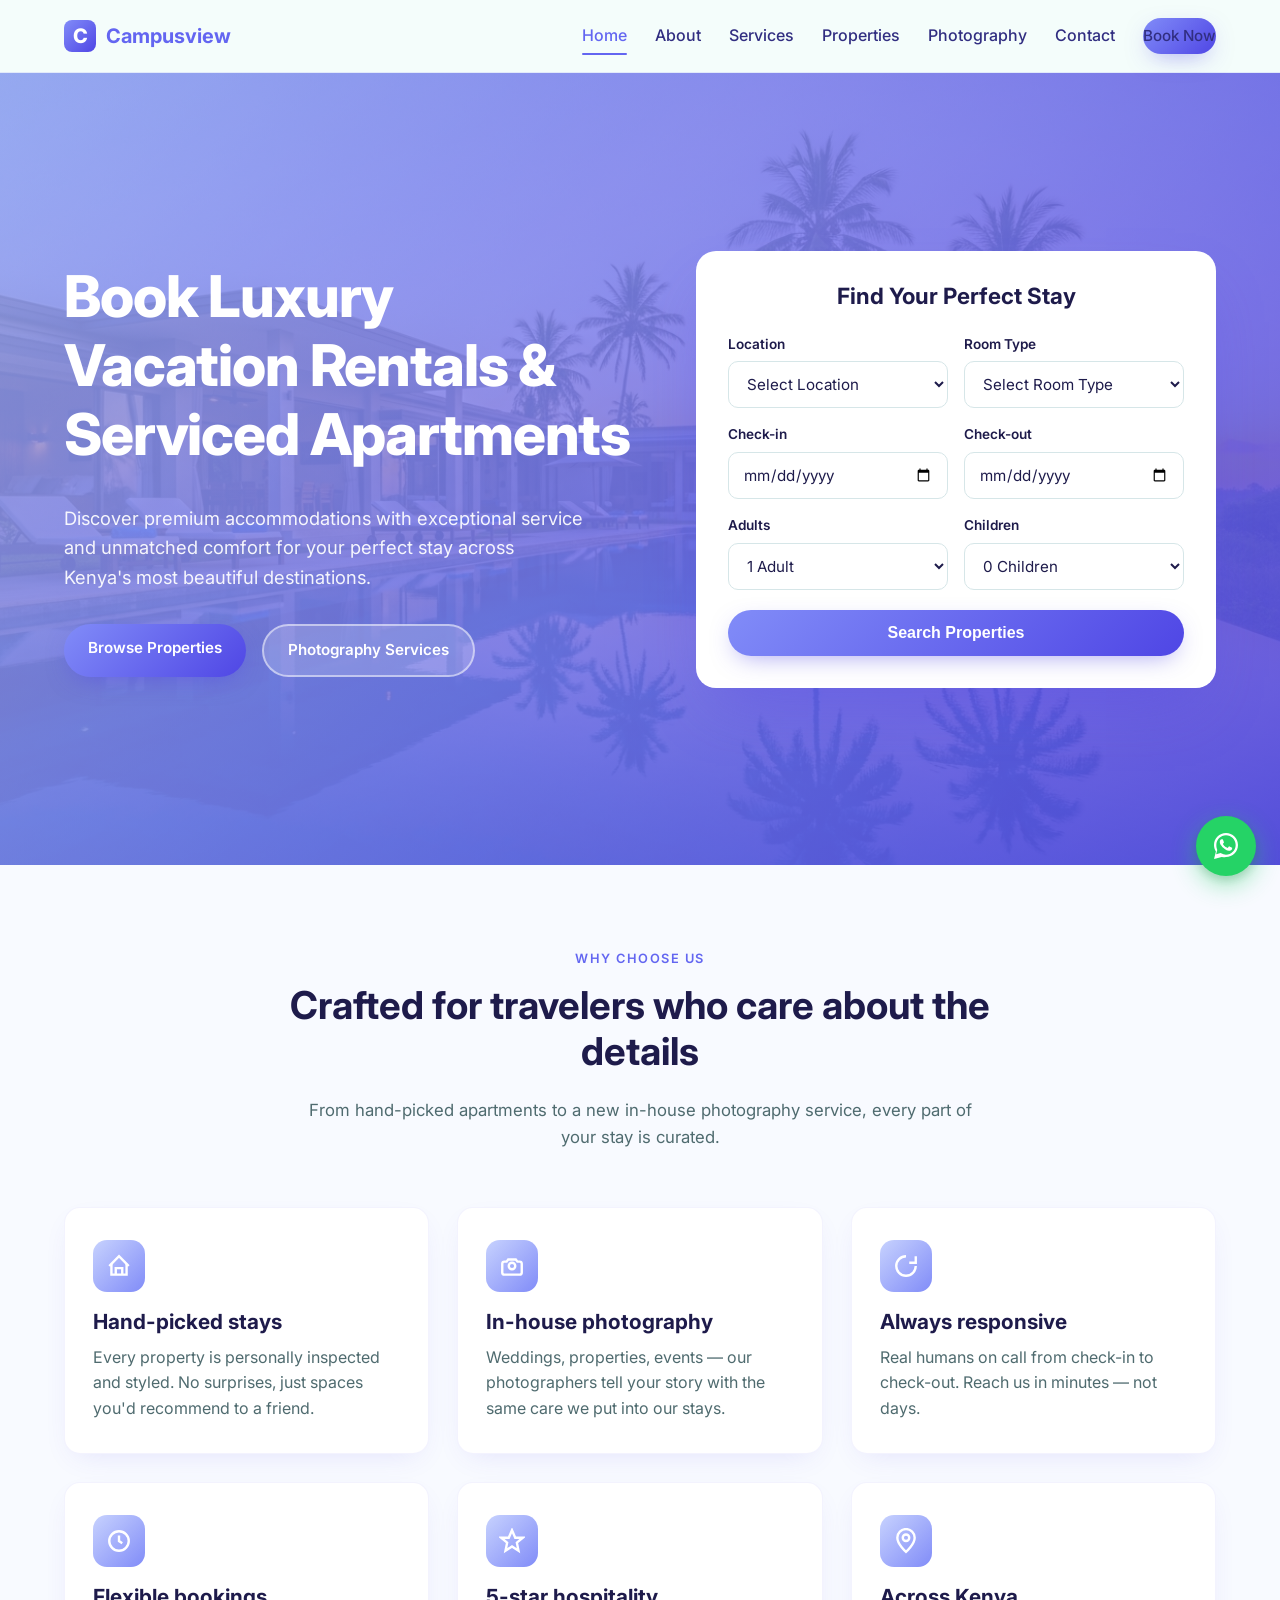
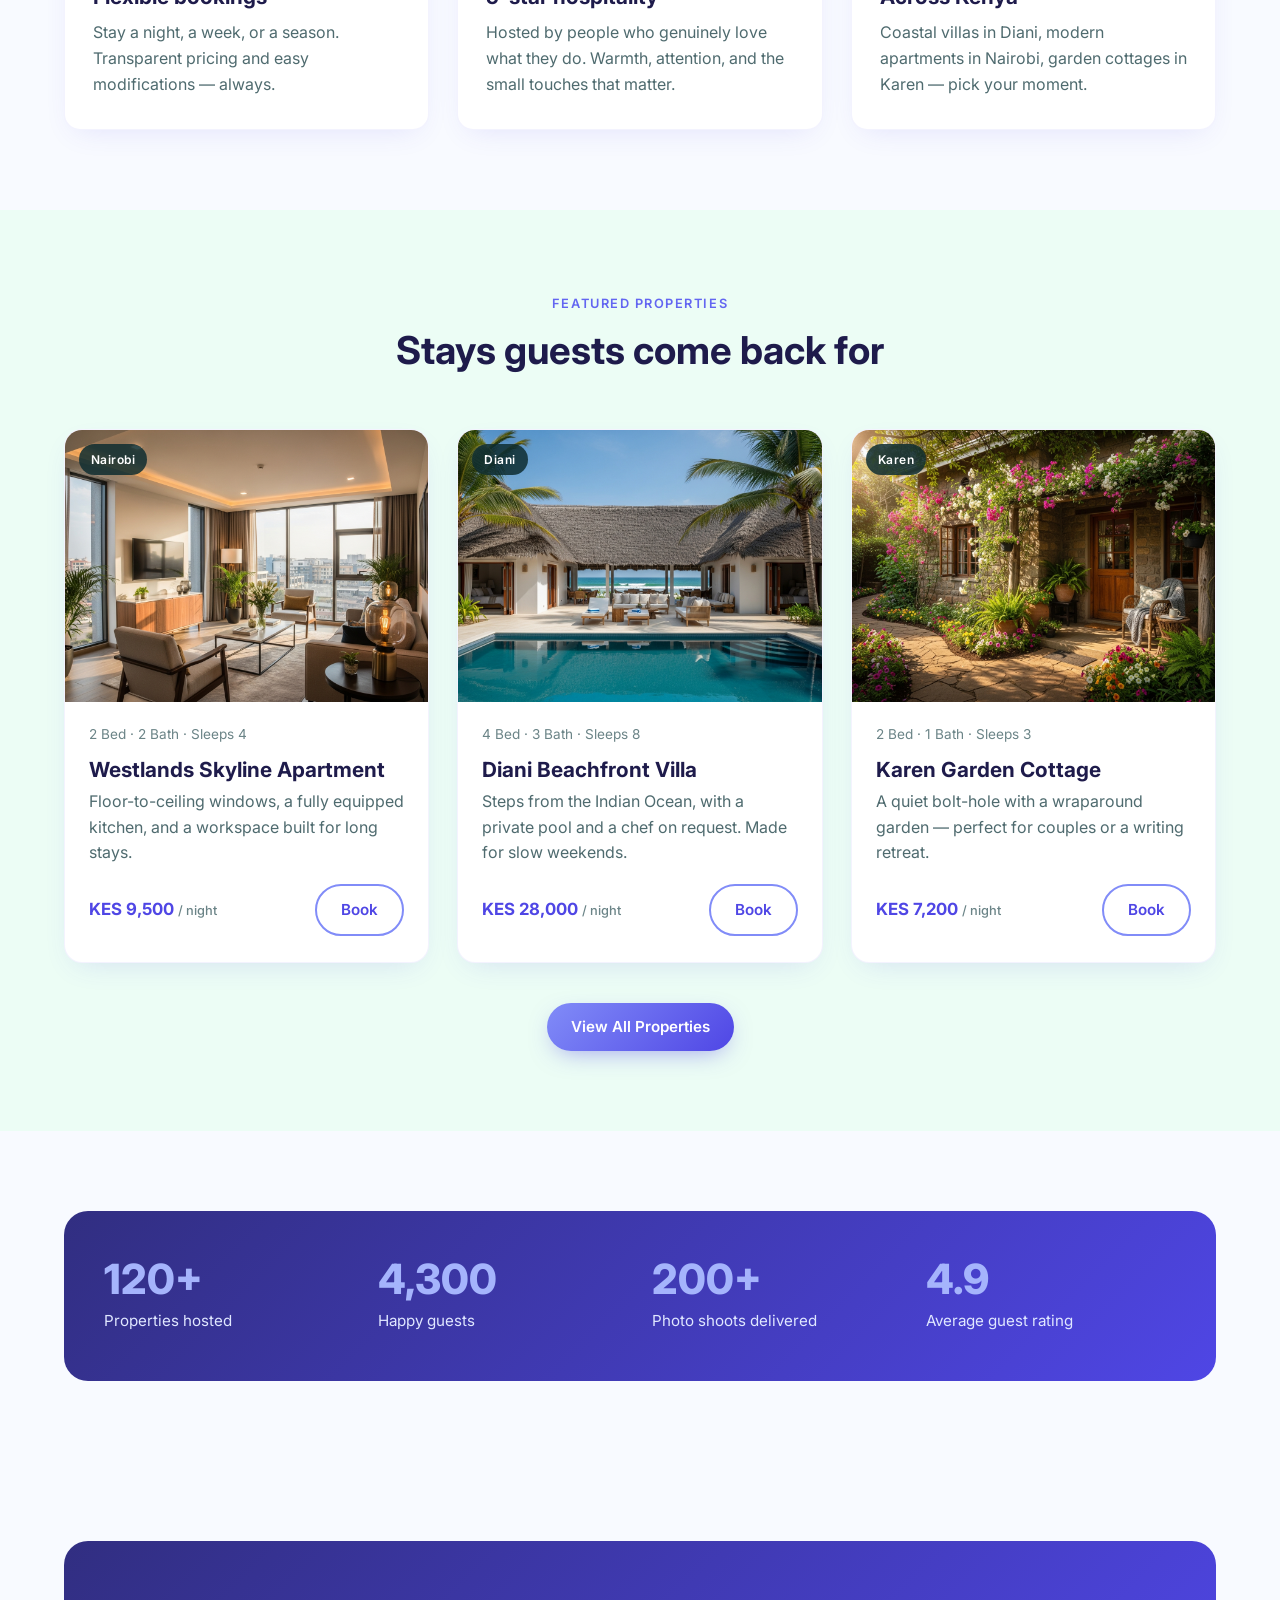
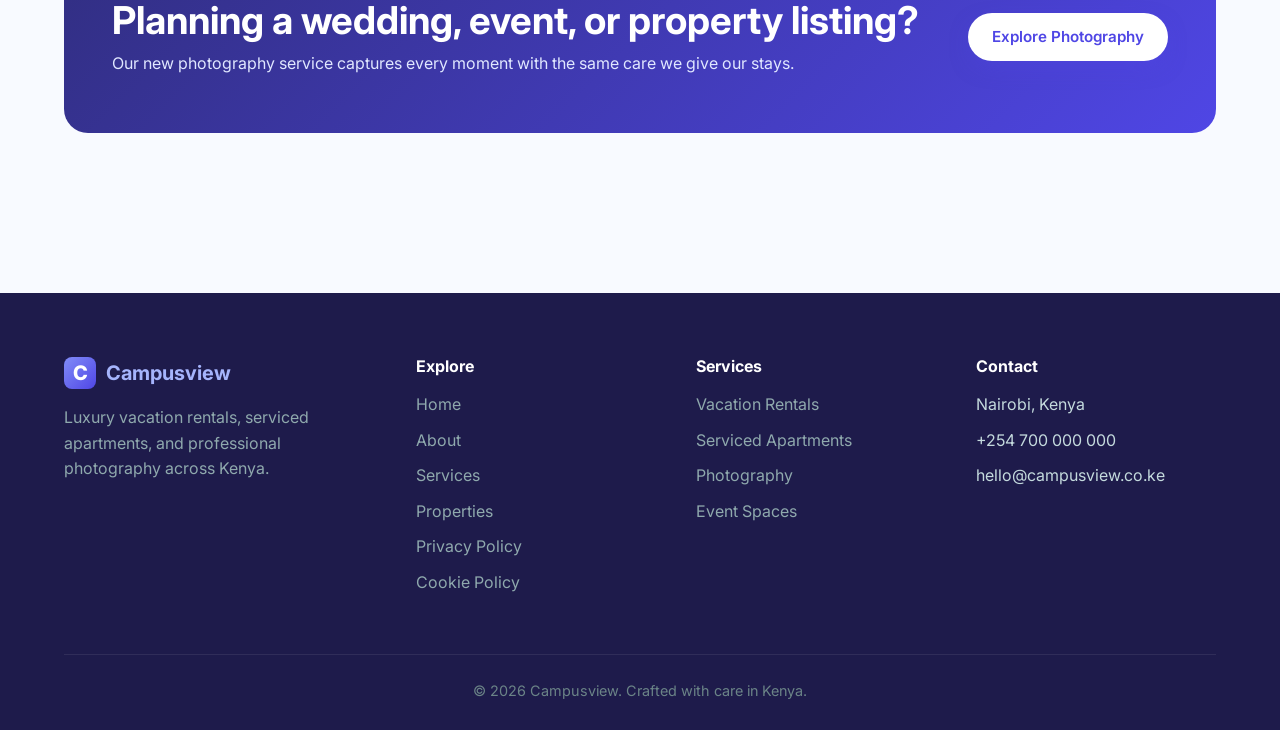
==== index.html @ 0b175b10 "Initial commit" ====
<!DOCTYPE html>
<html lang="en">
  <head>
    <meta charset="UTF-8" />
    <meta name="viewport" content="width=device-width, initial-scale=1.0" />
    <title>The Sheltered Spot — Luxury Stays & Photography in Kenya</title>
    <meta name="description" content="Book luxury vacation rentals, serviced apartments, and professional photography across Kenya. Comfortable stays and stunning visuals — all from one trusted team." />
    <link rel="icon" type="image/svg+xml" href="data:image/svg+xml,%3Csvg xmlns='http://www.w3.org/2000/svg' viewBox='0 0 100 100'%3E%3Crect width='100' height='100' rx='20' fill='%236366f1'/%3E%3Ctext x='50' y='68' text-anchor='middle' font-family='Inter,sans-serif' font-size='60' font-weight='800' fill='white'%3EC%3C/text%3E%3C/svg%3E" />
    <link rel="preconnect" href="https://fonts.googleapis.com">
    <link rel="preconnect" href="https://fonts.gstatic.com" crossorigin>
    <link href="https://fonts.googleapis.com/css2?family=Inter:wght@400;500;600;700;800&display=swap" rel="stylesheet">
    <link rel="stylesheet" href="styles.css" />
  </head>
  <body>
    <header class="site-header">
      <div class="container">
        <nav class="nav">
          <a href="index.html" class="brand">
            <span class="brand-mark">C</span>
            <span>Campusview</span>
          </a>
          <button class="menu-toggle" aria-label="Toggle menu" onclick="document.getElementById('navLinks').classList.toggle('open')">
            <span></span><span></span><span></span>
          </button>
          <ul class="nav-links" id="navLinks">
            <li><a href="index.html" class="active">Home</a></li>
            <li><a href="about.html">About</a></li>
            <li><a href="services.html">Services</a></li>
            <li><a href="properties.html">Properties</a></li>
            <li><a href="photography.html">Photography</a></li>
            <li><a href="contact.html">Contact</a></li>
            <li><a href="contact.html" class="btn btn-primary">Book Now</a></li>
          </ul>
        </nav>
      </div>
    </header>

    <section class="hero">
      <div class="container">
        <div class="hero-text">
          <h1>Book Luxury Vacation Rentals &amp; Serviced Apartments</h1>
          <p>Discover premium accommodations with exceptional service and unmatched comfort for your perfect stay across Kenya's most beautiful destinations.</p>
          <div class="hero-actions">
            <a href="properties.html" class="btn btn-primary">Browse Properties</a>
            <a href="photography.html" class="btn btn-outline" style="background:rgba(255,255,255,0.18);color:#fff;border-color:rgba(255,255,255,0.5);">Photography Services</a>
          </div>
        </div>
        <form class="search-card" onsubmit="event.preventDefault(); window.location.href='/properties.html';">
          <h2>Find Your Perfect Stay</h2>
          <div class="search-grid">
            <div class="field">
              <label for="loc">Location</label>
              <select id="loc">
                <option>Select Location</option>
                <option>Nairobi</option>
                <option>Mombasa</option>
                <option>Diani</option>
                <option>Naivasha</option>
                <option>Karen</option>
              </select>
            </div>
            <div class="field">
              <label for="room">Room Type</label>
              <select id="room">
                <option>Select Room Type</option>
                <option>Studio</option>
                <option>1 Bedroom</option>
                <option>2 Bedroom</option>
                <option>Villa</option>
              </select>
            </div>
            <div class="field">
              <label for="ci">Check-in</label>
              <input type="date" id="ci" />
            </div>
            <div class="field">
              <label for="co">Check-out</label>
              <input type="date" id="co" />
            </div>
            <div class="field">
              <label for="ad">Adults</label>
              <select id="ad">
                <option>1 Adult</option>
                <option>2 Adults</option>
                <option>3 Adults</option>
                <option>4+ Adults</option>
              </select>
            </div>
            <div class="field">
              <label for="ch">Children</label>
              <select id="ch">
                <option>0 Children</option>
                <option>1 Child</option>
                <option>2 Children</option>
                <option>3+ Children</option>
              </select>
            </div>
          </div>
          <button class="btn btn-primary" type="submit">Search Properties</button>
        </form>
      </div>
    </section>

    <section>
      <div class="container">
        <div class="section-head">
          <span class="eyebrow">Why Choose Us</span>
          <h2>Crafted for travelers who care about the details</h2>
          <p>From hand-picked apartments to a new in-house photography service, every part of your stay is curated.</p>
        </div>
        <div class="grid-3">
          <div class="feature-card">
            <div class="icon">
              <svg viewBox="0 0 24 24" fill="none" stroke="currentColor" stroke-width="2.2"><path d="M3 12l2-2 7-7 7 7 2 2"/><path d="M5 10v10h14V10"/><path d="M9 20v-6h6v6"/></svg>
            </div>
            <h3>Hand-picked stays</h3>
            <p>Every property is personally inspected and styled. No surprises, just spaces you'd recommend to a friend.</p>
          </div>
          <div class="feature-card">
            <div class="icon">
              <svg viewBox="0 0 24 24" fill="none" stroke="currentColor" stroke-width="2.2"><circle cx="12" cy="12" r="3"/><path d="M5 8h2l1.5-2h7l1.5 2h2a2 2 0 0 1 2 2v8a2 2 0 0 1-2 2H5a2 2 0 0 1-2-2v-8a2 2 0 0 1 2-2z"/></svg>
            </div>
            <h3>In-house photography</h3>
            <p>Weddings, properties, events — our photographers tell your story with the same care we put into our stays.</p>
          </div>
          <div class="feature-card">
            <div class="icon">
              <svg viewBox="0 0 24 24" fill="none" stroke="currentColor" stroke-width="2.2"><path d="M21 12a9 9 0 1 1-9-9"/><path d="M21 3v6h-6"/></svg>
            </div>
            <h3>Always responsive</h3>
            <p>Real humans on call from check-in to check-out. Reach us in minutes — not days.</p>
          </div>
          <div class="feature-card">
            <div class="icon">
              <svg viewBox="0 0 24 24" fill="none" stroke="currentColor" stroke-width="2.2"><circle cx="12" cy="12" r="9"/><path d="M12 7v5l3 2"/></svg>
            </div>
            <h3>Flexible bookings</h3>
            <p>Stay a night, a week, or a season. Transparent pricing and easy modifications — always.</p>
          </div>
          <div class="feature-card">
            <div class="icon">
              <svg viewBox="0 0 24 24" fill="none" stroke="currentColor" stroke-width="2.2"><path d="M12 2l3 7h7l-5.5 4.5L18 21l-6-4-6 4 1.5-7.5L2 9h7z"/></svg>
            </div>
            <h3>5-star hospitality</h3>
            <p>Hosted by people who genuinely love what they do. Warmth, attention, and the small touches that matter.</p>
          </div>
          <div class="feature-card">
            <div class="icon">
              <svg viewBox="0 0 24 24" fill="none" stroke="currentColor" stroke-width="2.2"><path d="M12 22s8-7 8-13a8 8 0 0 0-16 0c0 6 8 13 8 13z"/><circle cx="12" cy="9" r="3"/></svg>
            </div>
            <h3>Across Kenya</h3>
            <p>Coastal villas in Diani, modern apartments in Nairobi, garden cottages in Karen — pick your moment.</p>
          </div>
        </div>
      </div>
    </section>

    <section style="background:#ecfdf5;">
      <div class="container">
        <div class="section-head">
          <span class="eyebrow">Featured Properties</span>
          <h2>Stays guests come back for</h2>
        </div>
        <div class="grid-3">
          <article class="property-card">
            <div class="img-wrap">
              <img src="images/property-apartment.png" alt="Modern serviced apartment in Nairobi" />
              <span class="badge">Nairobi</span>
            </div>
            <div class="body">
              <div class="meta">2 Bed · 2 Bath · Sleeps 4</div>
              <h3>Westlands Skyline Apartment</h3>
              <p class="desc">Floor-to-ceiling windows, a fully equipped kitchen, and a workspace built for long stays.</p>
              <div class="footer-row">
                <div class="price">KES 9,500 <small>/ night</small></div>
                <a href="contact.html" class="btn btn-outline">Book</a>
              </div>
            </div>
          </article>
          <article class="property-card">
            <div class="img-wrap">
              <img src="images/property-villa.png" alt="Beachfront villa in Diani" />
              <span class="badge">Diani</span>
            </div>
            <div class="body">
              <div class="meta">4 Bed · 3 Bath · Sleeps 8</div>
              <h3>Diani Beachfront Villa</h3>
              <p class="desc">Steps from the Indian Ocean, with a private pool and a chef on request. Made for slow weekends.</p>
              <div class="footer-row">
                <div class="price">KES 28,000 <small>/ night</small></div>
                <a href="contact.html" class="btn btn-outline">Book</a>
              </div>
            </div>
          </article>
          <article class="property-card">
            <div class="img-wrap">
              <img src="images/property-cottage.png" alt="Garden cottage in Karen" />
              <span class="badge">Karen</span>
            </div>
            <div class="body">
              <div class="meta">2 Bed · 1 Bath · Sleeps 3</div>
              <h3>Karen Garden Cottage</h3>
              <p class="desc">A quiet bolt-hole with a wraparound garden — perfect for couples or a writing retreat.</p>
              <div class="footer-row">
                <div class="price">KES 7,200 <small>/ night</small></div>
                <a href="contact.html" class="btn btn-outline">Book</a>
              </div>
            </div>
          </article>
        </div>
        <div style="text-align:center; margin-top:40px;">
          <a href="properties.html" class="btn btn-primary">View All Properties</a>
        </div>
      </div>
    </section>

    <section>
      <div class="container">
        <div class="stats">
          <div class="stat"><div class="num">120+</div><div class="label">Properties hosted</div></div>
          <div class="stat"><div class="num">4,300</div><div class="label">Happy guests</div></div>
          <div class="stat"><div class="num">200+</div><div class="label">Photo shoots delivered</div></div>
          <div class="stat"><div class="num">4.9</div><div class="label">Average guest rating</div></div>
        </div>
      </div>
    </section>

    <section>
      <div class="container">
        <div class="cta-strip">
          <div>
            <h2>Planning a wedding, event, or property listing?</h2>
            <p>Our new photography service captures every moment with the same care we give our stays.</p>
          </div>
          <a href="photography.html" class="btn btn-primary">Explore Photography</a>
        </div>
      </div>
    </section>

    <footer class="site-footer">
      <div class="container">
        <div class="footer-grid">
          <div>
            <a href="index.html" class="brand"><span class="brand-mark">C</span><span>Campusview</span></a>
            <p>Luxury vacation rentals, serviced apartments, and professional photography across Kenya.</p>
          </div>
          <div>
            <h4>Explore</h4>
            <ul>
              <li><a href="index.html">Home</a></li>
              <li><a href="about.html">About</a></li>
              <li><a href="services.html">Services</a></li>
              <li><a href="properties.html">Properties</a></li>
              <li><a href="privacy.html">Privacy Policy</a></li>
              <li><a href="cookies.html">Cookie Policy</a></li>
            </ul>
          </div>
          <div>
            <h4>Services</h4>
            <ul>
              <li><a href="properties.html">Vacation Rentals</a></li>
              <li><a href="services.html">Serviced Apartments</a></li>
              <li><a href="photography.html">Photography</a></li>
              <li><a href="services.html">Event Spaces</a></li>
            </ul>
          </div>
          <div>
            <h4>Contact</h4>
            <ul>
              <li>Nairobi, Kenya</li>
              <li>+254 700 000 000</li>
              <li>hello@campusview.co.ke</li>
            </ul>
          </div>
        </div>
        <div class="footer-bottom">
          © 2026 Campusview. Crafted with care in Kenya.
        </div>
      </div>
    </footer>
    <a href="https://wa.me/254700000000?text=Hi%20Campusview%2C%20I%27d%20like%20to%20get%20in%20touch." class="whatsapp-float" target="_blank" rel="noopener" aria-label="Chat on WhatsApp">
      <span class="wa-label">Chat with us on WhatsApp</span>
      <svg viewBox="0 0 32 32" xmlns="http://www.w3.org/2000/svg"><path d="M16.003 3C9.374 3 4 8.373 4 15c0 2.388.706 4.61 1.92 6.477L4 29l7.71-1.881A11.93 11.93 0 0 0 16.003 27C22.633 27 28 21.627 28 15S22.633 3 16.003 3zm0 21.65a9.59 9.59 0 0 1-4.91-1.343l-.353-.211-4.575 1.116 1.137-4.456-.23-.366A9.616 9.616 0 0 1 6.35 15c0-5.32 4.336-9.65 9.653-9.65 5.32 0 9.65 4.33 9.65 9.65s-4.33 9.65-9.65 9.65zm5.567-7.232c-.305-.153-1.804-.89-2.083-.992-.28-.102-.483-.153-.687.153-.203.306-.787.992-.964 1.196-.178.204-.356.229-.66.076-.305-.153-1.286-.474-2.45-1.512-.905-.808-1.516-1.806-1.694-2.112-.178-.305-.02-.47.134-.622.138-.137.305-.356.458-.534.153-.178.204-.305.305-.508.102-.204.051-.382-.025-.534-.077-.153-.687-1.658-.94-2.27-.249-.598-.502-.516-.687-.526l-.585-.01a1.13 1.13 0 0 0-.82.382c-.28.305-1.067 1.043-1.067 2.546 0 1.503 1.092 2.954 1.245 3.157.153.204 2.15 3.282 5.21 4.602.728.314 1.296.502 1.738.642.73.232 1.395.2 1.92.121.586-.087 1.804-.737 2.06-1.45.254-.713.254-1.323.178-1.45-.077-.127-.28-.204-.585-.357z"/></svg>
    </a>
  </body>
</html>
---- styles.css ----
/* ========== Reset & Base ========== */
*,
*::before,
*::after {
  box-sizing: border-box;
}

html {
  scroll-behavior: smooth;
}

body {
  margin: 0;
  font-family: 'Inter', -apple-system, BlinkMacSystemFont, 'Segoe UI', Roboto, sans-serif;
  color: #1e1b4b;
  background: #f8faff;
  line-height: 1.6;
  -webkit-font-smoothing: antialiased;
}

img {
  max-width: 100%;
  display: block;
}

a {
  color: inherit;
  text-decoration: none;
}

h1, h2, h3, h4 {
  margin: 0 0 0.6em 0;
  line-height: 1.2;
  font-weight: 700;
  color: #1e1b4b;
}

h1 { font-size: clamp(2.2rem, 4.5vw, 3.6rem); }
h2 { font-size: clamp(1.8rem, 3vw, 2.6rem); }
h3 { font-size: 1.3rem; }

p { margin: 0 0 1em 0; }

/* ========== Layout ========== */
.container {
  width: 100%;
  max-width: 1200px;
  margin: 0 auto;
  padding: 0 24px;
}

section {
  padding: 80px 0;
}

.section-head {
  text-align: center;
  max-width: 700px;
  margin: 0 auto 56px;
}

.section-head .eyebrow {
  display: inline-block;
  color: #6366f1;
  font-weight: 600;
  letter-spacing: 0.12em;
  text-transform: uppercase;
  font-size: 0.8rem;
  margin-bottom: 12px;
}

.section-head p {
  color: #4f6b6f;
  font-size: 1.05rem;
}

/* ========== Header ========== */
.site-header {
  position: sticky;
  top: 0;
  z-index: 50;
  background: rgba(244, 253, 251, 0.92);
  backdrop-filter: saturate(180%) blur(12px);
  border-bottom: 1px solid rgba(99, 102, 241, 0.12);
}

.nav {
  display: flex;
  align-items: center;
  justify-content: space-between;
  padding: 18px 0;
}

.brand {
  display: flex;
  align-items: center;
  gap: 10px;
  color: #6366f1;
  font-weight: 700;
  font-size: 1.25rem;
}

.brand-mark {
  width: 32px;
  height: 32px;
  display: grid;
  place-items: center;
  border-radius: 8px;
  background: linear-gradient(135deg, #818cf8, #4f46e5);
  color: #fff;
  font-weight: 800;
}

.nav-links {
  display: flex;
  align-items: center;
  gap: 28px;
  list-style: none;
  margin: 0;
  padding: 0;
}

.nav-links a {
  color: #312e81;
  font-weight: 500;
  position: relative;
  padding: 6px 0;
  transition: color 0.2s ease;
}

.nav-links a:hover,
.nav-links a.active {
  color: #6366f1;
}

.nav-links a.active::after {
  content: "";
  position: absolute;
  left: 0;
  right: 0;
  bottom: -4px;
  height: 2px;
  background: #6366f1;
  border-radius: 2px;
}

.btn {
  display: inline-block;
  padding: 12px 24px;
  border-radius: 999px;
  font-weight: 600;
  border: none;
  cursor: pointer;
  transition: all 0.2s ease;
  font-size: 0.95rem;
}

.btn-primary {
  background: linear-gradient(135deg, #818cf8, #4f46e5);
  color: #fff;
  box-shadow: 0 8px 24px -8px rgba(79, 70, 229, 0.5);
}

.btn-primary:hover {
  transform: translateY(-2px);
  box-shadow: 0 12px 32px -10px rgba(79, 70, 229, 0.6);
}

.btn-outline {
  background: transparent;
  color: #4f46e5;
  border: 2px solid #818cf8;
}

.btn-outline:hover {
  background: #818cf8;
  color: #fff;
}

.menu-toggle {
  display: none;
  background: none;
  border: none;
  cursor: pointer;
  padding: 8px;
}

.menu-toggle span {
  display: block;
  width: 24px;
  height: 2px;
  background: #6366f1;
  margin: 5px 0;
  border-radius: 2px;
}

/* ========== Hero ========== */
.hero {
  position: relative;
  min-height: 88vh;
  display: flex;
  align-items: center;
  overflow: hidden;
  background: linear-gradient(135deg, #a5b4fc 0%, #818cf8 50%, #6366f1 100%);
}

.hero::before {
  content: "";
  position: absolute;
  inset: 0;
  background-image: url('/images/hero.png');
  background-size: cover;
  background-position: center;
  opacity: 0.35;
}

.hero::after {
  content: "";
  position: absolute;
  inset: 0;
  background: linear-gradient(135deg, rgba(165, 180, 252, 0.5) 0%, rgba(79, 70, 229, 0.7) 100%);
}

.hero .container {
  position: relative;
  z-index: 2;
  display: grid;
  grid-template-columns: 1.1fr 1fr;
  gap: 60px;
  align-items: center;
  padding-top: 60px;
  padding-bottom: 60px;
}

.hero-text h1 {
  color: #fff;
  font-weight: 800;
  letter-spacing: -0.02em;
}

.hero-text p {
  color: rgba(255, 255, 255, 0.92);
  font-size: 1.15rem;
  max-width: 520px;
  margin-bottom: 32px;
}

.hero-actions {
  display: flex;
  gap: 16px;
  flex-wrap: wrap;
}

.search-card {
  background: #fff;
  border-radius: 20px;
  padding: 32px;
  box-shadow: 0 30px 60px -20px rgba(79, 70, 229, 0.4);
}

.search-card h2 {
  text-align: center;
  font-size: 1.4rem;
  margin-bottom: 24px;
}

.search-grid {
  display: grid;
  grid-template-columns: 1fr 1fr;
  gap: 16px;
  margin-bottom: 20px;
}

.field label {
  display: block;
  font-size: 0.85rem;
  font-weight: 600;
  color: #1e1b4b;
  margin-bottom: 6px;
}

.field input,
.field select {
  width: 100%;
  padding: 12px 14px;
  border: 1px solid #d6e6e8;
  border-radius: 10px;
  font-family: inherit;
  font-size: 0.95rem;
  color: #1e1b4b;
  background: #fff;
  transition: border-color 0.2s, box-shadow 0.2s;
}

.field input:focus,
.field select:focus {
  outline: none;
  border-color: #6366f1;
  box-shadow: 0 0 0 3px rgba(99, 102, 241, 0.18);
}

.search-card .btn-primary {
  width: 100%;
  padding: 14px;
  font-size: 1rem;
}

/* ========== Page Header ========== */
.page-header {
  position: relative;
  padding: 110px 0 80px;
  background: linear-gradient(135deg, #a5b4fc 0%, #6366f1 100%);
  color: #fff;
  text-align: center;
  overflow: hidden;
}

.page-header h1 {
  color: #fff;
  font-weight: 800;
}

.page-header p {
  color: rgba(255, 255, 255, 0.92);
  font-size: 1.1rem;
  max-width: 640px;
  margin: 0 auto;
}

.page-header::after {
  content: "";
  position: absolute;
  bottom: -1px;
  left: 0;
  right: 0;
  height: 60px;
  background: linear-gradient(to bottom, transparent, #f8faff);
}

/* ========== Cards / Grids ========== */
.grid-3 {
  display: grid;
  grid-template-columns: repeat(3, 1fr);
  gap: 28px;
}

.grid-2 {
  display: grid;
  grid-template-columns: repeat(2, 1fr);
  gap: 28px;
}

.feature-card {
  background: #fff;
  border-radius: 16px;
  padding: 32px 28px;
  box-shadow: 0 10px 30px -12px rgba(79, 70, 229, 0.15);
  border: 1px solid rgba(99, 102, 241, 0.08);
  transition: transform 0.25s ease, box-shadow 0.25s ease;
}

.feature-card:hover {
  transform: translateY(-6px);
  box-shadow: 0 20px 40px -16px rgba(79, 70, 229, 0.3);
}

.feature-card .icon {
  width: 52px;
  height: 52px;
  border-radius: 14px;
  background: linear-gradient(135deg, #c7d2fe, #818cf8);
  display: grid;
  place-items: center;
  color: #fff;
  margin-bottom: 18px;
}

.feature-card .icon svg {
  width: 26px;
  height: 26px;
}

.feature-card h3 {
  margin-bottom: 10px;
}

.feature-card p {
  color: #4f6b6f;
  margin: 0;
}

/* ========== Property Cards ========== */
.property-card {
  background: #fff;
  border-radius: 18px;
  overflow: hidden;
  box-shadow: 0 10px 30px -12px rgba(79, 70, 229, 0.18);
  border: 1px solid rgba(99, 102, 241, 0.08);
  transition: transform 0.25s ease, box-shadow 0.25s ease;
  display: flex;
  flex-direction: column;
}

.property-card:hover {
  transform: translateY(-6px);
  box-shadow: 0 20px 40px -16px rgba(79, 70, 229, 0.3);
}

.property-card .img-wrap {
  position: relative;
  aspect-ratio: 4 / 3;
  overflow: hidden;
}

.property-card .img-wrap img {
  width: 100%;
  height: 100%;
  object-fit: cover;
  transition: transform 0.4s ease;
}

.property-card:hover .img-wrap img {
  transform: scale(1.05);
}

.property-card .badge {
  position: absolute;
  top: 14px;
  left: 14px;
  background: rgba(15, 45, 49, 0.85);
  color: #fff;
  padding: 6px 12px;
  border-radius: 999px;
  font-size: 0.75rem;
  font-weight: 600;
  letter-spacing: 0.04em;
}

.property-card .body {
  padding: 22px 24px 26px;
  flex: 1;
  display: flex;
  flex-direction: column;
}

.property-card .meta {
  display: flex;
  align-items: center;
  gap: 14px;
  color: #6b8487;
  font-size: 0.85rem;
  margin-bottom: 12px;
}

.property-card h3 {
  margin-bottom: 6px;
}

.property-card .desc {
  color: #4f6b6f;
  margin-bottom: 18px;
  flex: 1;
}

.property-card .footer-row {
  display: flex;
  justify-content: space-between;
  align-items: center;
}

.property-card .price {
  font-weight: 700;
  color: #4f46e5;
  font-size: 1.05rem;
}

.property-card .price small {
  color: #6b8487;
  font-weight: 500;
  font-size: 0.8rem;
}

/* ========== Photography Gallery ========== */
.gallery {
  display: grid;
  grid-template-columns: repeat(3, 1fr);
  gap: 18px;
}

.gallery .item {
  position: relative;
  border-radius: 16px;
  overflow: hidden;
  aspect-ratio: 4 / 3;
  cursor: pointer;
}

.gallery .item img {
  width: 100%;
  height: 100%;
  object-fit: cover;
  transition: transform 0.4s ease;
}

.gallery .item:hover img {
  transform: scale(1.06);
}

.gallery .item .overlay {
  position: absolute;
  inset: 0;
  background: linear-gradient(to top, rgba(15, 45, 49, 0.85) 0%, rgba(15, 45, 49, 0) 60%);
  display: flex;
  align-items: flex-end;
  padding: 20px;
  color: #fff;
  font-weight: 600;
}

/* ========== Photography service tiers ========== */
.tier-card {
  background: #fff;
  border-radius: 18px;
  padding: 36px 30px;
  box-shadow: 0 10px 30px -12px rgba(79, 70, 229, 0.15);
  border: 1px solid rgba(99, 102, 241, 0.08);
  display: flex;
  flex-direction: column;
}

.tier-card.featured {
  background: linear-gradient(135deg, #312e81, #4f46e5);
  color: #e0fbf6;
  border: none;
  transform: translateY(-12px);
  box-shadow: 0 24px 50px -16px rgba(79, 70, 229, 0.45);
}

.tier-card.featured h3,
.tier-card.featured .price {
  color: #fff;
}

.tier-card.featured ul li {
  color: #e0e7ff;
}

.tier-card.featured .btn-outline {
  color: #fff;
  border-color: #e0e7ff;
}

.tier-card.featured .btn-outline:hover {
  background: #fff;
  color: #4f46e5;
}

.tier-card .label {
  font-size: 0.8rem;
  font-weight: 600;
  letter-spacing: 0.12em;
  text-transform: uppercase;
  color: #6366f1;
  margin-bottom: 8px;
}

.tier-card.featured .label {
  color: #c7d2fe;
}

.tier-card .price {
  font-size: 2.2rem;
  font-weight: 800;
  color: #4f46e5;
  margin: 6px 0 4px;
}

.tier-card .price small {
  font-size: 0.9rem;
  font-weight: 500;
  color: #6b8487;
}

.tier-card.featured .price small {
  color: #c7d2fe;
}

.tier-card ul {
  list-style: none;
  padding: 0;
  margin: 22px 0 28px;
  flex: 1;
}

.tier-card ul li {
  padding: 8px 0 8px 28px;
  position: relative;
  color: #4f6b6f;
  border-bottom: 1px solid rgba(99, 102, 241, 0.08);
}

.tier-card.featured ul li {
  border-bottom-color: rgba(255, 255, 255, 0.1);
}

.tier-card ul li::before {
  content: "✓";
  position: absolute;
  left: 0;
  top: 8px;
  width: 20px;
  height: 20px;
  border-radius: 50%;
  background: #e0e7ff;
  color: #4f46e5;
  display: grid;
  place-items: center;
  font-weight: 700;
  font-size: 0.75rem;
}

.tier-card.featured ul li::before {
  background: #1e1b4b;
  color: #a5b4fc;
}

/* ========== Stats ========== */
.stats {
  display: grid;
  grid-template-columns: repeat(4, 1fr);
  gap: 24px;
  background: linear-gradient(135deg, #312e81, #4f46e5);
  border-radius: 24px;
  padding: 48px 40px;
  color: #fff;
}

.stat .num {
  font-size: 2.6rem;
  font-weight: 800;
  color: #a5b4fc;
  line-height: 1;
  margin-bottom: 8px;
}

.stat .label {
  color: #e0e7ff;
  font-size: 0.95rem;
}

/* ========== About split ========== */
.split {
  display: grid;
  grid-template-columns: 1fr 1fr;
  gap: 60px;
  align-items: center;
}

.split img {
  width: 100%;
  border-radius: 20px;
  box-shadow: 0 20px 50px -16px rgba(79, 70, 229, 0.3);
}

.split h2 {
  margin-bottom: 20px;
}

.split p {
  color: #4f6b6f;
  font-size: 1.05rem;
}

.split ul {
  list-style: none;
  padding: 0;
  margin: 24px 0 0 0;
}

.split ul li {
  padding: 10px 0 10px 32px;
  position: relative;
  color: #312e81;
}

.split ul li::before {
  content: "";
  position: absolute;
  left: 0;
  top: 14px;
  width: 18px;
  height: 18px;
  border-radius: 50%;
  background: linear-gradient(135deg, #818cf8, #4f46e5);
}

/* ========== CTA Strip ========== */
.cta-strip {
  background: linear-gradient(135deg, #312e81, #4f46e5);
  border-radius: 24px;
  padding: 56px 48px;
  color: #fff;
  display: flex;
  justify-content: space-between;
  align-items: center;
  gap: 40px;
  flex-wrap: wrap;
}

.cta-strip h2 {
  color: #fff;
  margin-bottom: 8px;
}

.cta-strip p {
  color: #e0e7ff;
  margin: 0;
}

.cta-strip .btn-primary {
  background: #fff;
  color: #4f46e5;
}

.cta-strip .btn-primary:hover {
  background: #e0e7ff;
}

/* ========== Contact ========== */
.contact-grid {
  display: grid;
  grid-template-columns: 1fr 1.2fr;
  gap: 48px;
}

.contact-info .info-item {
  display: flex;
  gap: 16px;
  align-items: flex-start;
  padding: 20px 0;
  border-bottom: 1px solid rgba(99, 102, 241, 0.12);
}

.contact-info .info-item:last-child {
  border-bottom: none;
}

.contact-info .icon {
  width: 44px;
  height: 44px;
  border-radius: 12px;
  background: #e0e7ff;
  color: #4f46e5;
  display: grid;
  place-items: center;
  flex-shrink: 0;
}

.contact-info .icon svg {
  width: 22px;
  height: 22px;
}

.contact-info h4 {
  margin: 0 0 4px 0;
  font-size: 1rem;
  color: #1e1b4b;
}

.contact-info p {
  margin: 0;
  color: #4f6b6f;
}

.contact-form {
  background: #fff;
  border-radius: 20px;
  padding: 36px;
  box-shadow: 0 10px 30px -12px rgba(79, 70, 229, 0.18);
}

.contact-form .field {
  margin-bottom: 18px;
}

.contact-form textarea {
  width: 100%;
  padding: 12px 14px;
  border: 1px solid #d6e6e8;
  border-radius: 10px;
  font-family: inherit;
  font-size: 0.95rem;
  resize: vertical;
  min-height: 130px;
}

.contact-form textarea:focus {
  outline: none;
  border-color: #6366f1;
  box-shadow: 0 0 0 3px rgba(99, 102, 241, 0.18);
}

.contact-form .btn-primary {
  width: 100%;
  padding: 14px;
}

/* ========== Footer ========== */
.site-footer {
  background: #1e1b4b;
  color: #c4dadd;
  padding: 64px 0 28px;
  margin-top: 80px;
}

.footer-grid {
  display: grid;
  grid-template-columns: 1.3fr 1fr 1fr 1fr;
  gap: 40px;
  margin-bottom: 48px;
}

.site-footer .brand {
  color: #a5b4fc;
  margin-bottom: 16px;
}

.site-footer p {
  color: #8fa9ad;
}

.site-footer h4 {
  color: #fff;
  font-size: 1rem;
  margin-bottom: 16px;
}

.site-footer ul {
  list-style: none;
  padding: 0;
  margin: 0;
}

.site-footer ul li {
  margin-bottom: 10px;
}

.site-footer ul a {
  color: #8fa9ad;
  transition: color 0.2s;
}

.site-footer ul a:hover {
  color: #a5b4fc;
}

.footer-bottom {
  border-top: 1px solid rgba(255, 255, 255, 0.08);
  padding-top: 24px;
  text-align: center;
  color: #6b8487;
  font-size: 0.9rem;
}

/* ========== Responsive ========== */
@media (max-width: 960px) {
  .hero .container,
  .split,
  .contact-grid {
    grid-template-columns: 1fr;
    gap: 40px;
  }

  .grid-3,
  .gallery,
  .stats {
    grid-template-columns: repeat(2, 1fr);
  }

  .footer-grid {
    grid-template-columns: 1fr 1fr;
  }

  .tier-card.featured {
    transform: none;
  }

  section {
    padding: 60px 0;
  }
}

@media (max-width: 640px) {
  .menu-toggle {
    display: block;
  }

  .nav-links {
    display: none;
    position: absolute;
    top: 100%;
    left: 0;
    right: 0;
    background: #fff;
    flex-direction: column;
    gap: 0;
    padding: 16px 24px;
    box-shadow: 0 10px 30px -10px rgba(79, 70, 229, 0.2);
  }

  .nav-links.open {
    display: flex;
  }

  .nav-links li {
    width: 100%;
    border-bottom: 1px solid rgba(99, 102, 241, 0.1);
  }

  .nav-links li:last-child { border-bottom: none; }

  .nav-links a {
    display: block;
    padding: 14px 0;
  }

  .grid-3,
  .grid-2,
  .gallery,
  .stats,
  .footer-grid {
    grid-template-columns: 1fr;
  }

  .search-grid {
    grid-template-columns: 1fr;
  }

  .cta-strip {
    flex-direction: column;
    text-align: center;
    padding: 40px 28px;
  }

  .hero {
    min-height: auto;
    padding: 40px 0 60px;
  }
}

/* ========== WhatsApp Floating Button ========== */
.whatsapp-float {
  position: fixed;
  bottom: 24px;
  right: 24px;
  width: 60px;
  height: 60px;
  background: #25d366;
  border-radius: 50%;
  display: grid;
  place-items: center;
  box-shadow: 0 8px 24px rgba(37, 211, 102, 0.45), 0 4px 10px rgba(0, 0, 0, 0.15);
  z-index: 1000;
  transition: transform 0.2s ease, box-shadow 0.2s ease;
  color: white;
  text-decoration: none;
  animation: wa-pulse 2.4s ease-in-out infinite;
}
.whatsapp-float:hover {
  transform: scale(1.08);
  box-shadow: 0 12px 30px rgba(37, 211, 102, 0.55), 0 6px 14px rgba(0, 0, 0, 0.18);
}
.whatsapp-float svg {
  width: 32px;
  height: 32px;
  fill: white;
}
.whatsapp-float .wa-label {
  position: absolute;
  right: 72px;
  background: #1e1b4b;
  color: white;
  padding: 8px 14px;
  border-radius: 8px;
  font-size: 13px;
  font-weight: 500;
  white-space: nowrap;
  opacity: 0;
  transform: translateX(8px);
  pointer-events: none;
  transition: opacity 0.2s, transform 0.2s;
}
.whatsapp-float:hover .wa-label {
  opacity: 1;
  transform: translateX(0);
}
@keyframes wa-pulse {
  0%, 100% { box-shadow: 0 8px 24px rgba(37, 211, 102, 0.45), 0 0 0 0 rgba(37, 211, 102, 0.5); }
  50%      { box-shadow: 0 8px 24px rgba(37, 211, 102, 0.45), 0 0 0 14px rgba(37, 211, 102, 0); }
}
@media (max-width: 640px) {
  .whatsapp-float { width: 54px; height: 54px; bottom: 18px; right: 18px; }
  .whatsapp-float svg { width: 28px; height: 28px; }
  .whatsapp-float .wa-label { display: none; }
}

/* ========== Legal/Policy pages ========== */
.legal {
  padding: 70px 0 100px;
  background: #ffffff;
}
.legal .container { max-width: 820px; }
.legal h2 {
  font-size: 26px;
  margin: 40px 0 14px;
  color: #1e1b4b;
}
.legal h3 {
  font-size: 19px;
  margin: 24px 0 10px;
  color: #312e81;
}
.legal p, .legal li {
  color: #4b5563;
  line-height: 1.75;
  margin-bottom: 12px;
}
.legal ul { padding-left: 22px; margin-bottom: 16px; }
.legal .meta {
  color: #6b7280;
  font-size: 14px;
  margin-bottom: 24px;
}
.legal a { color: #4f46e5; }
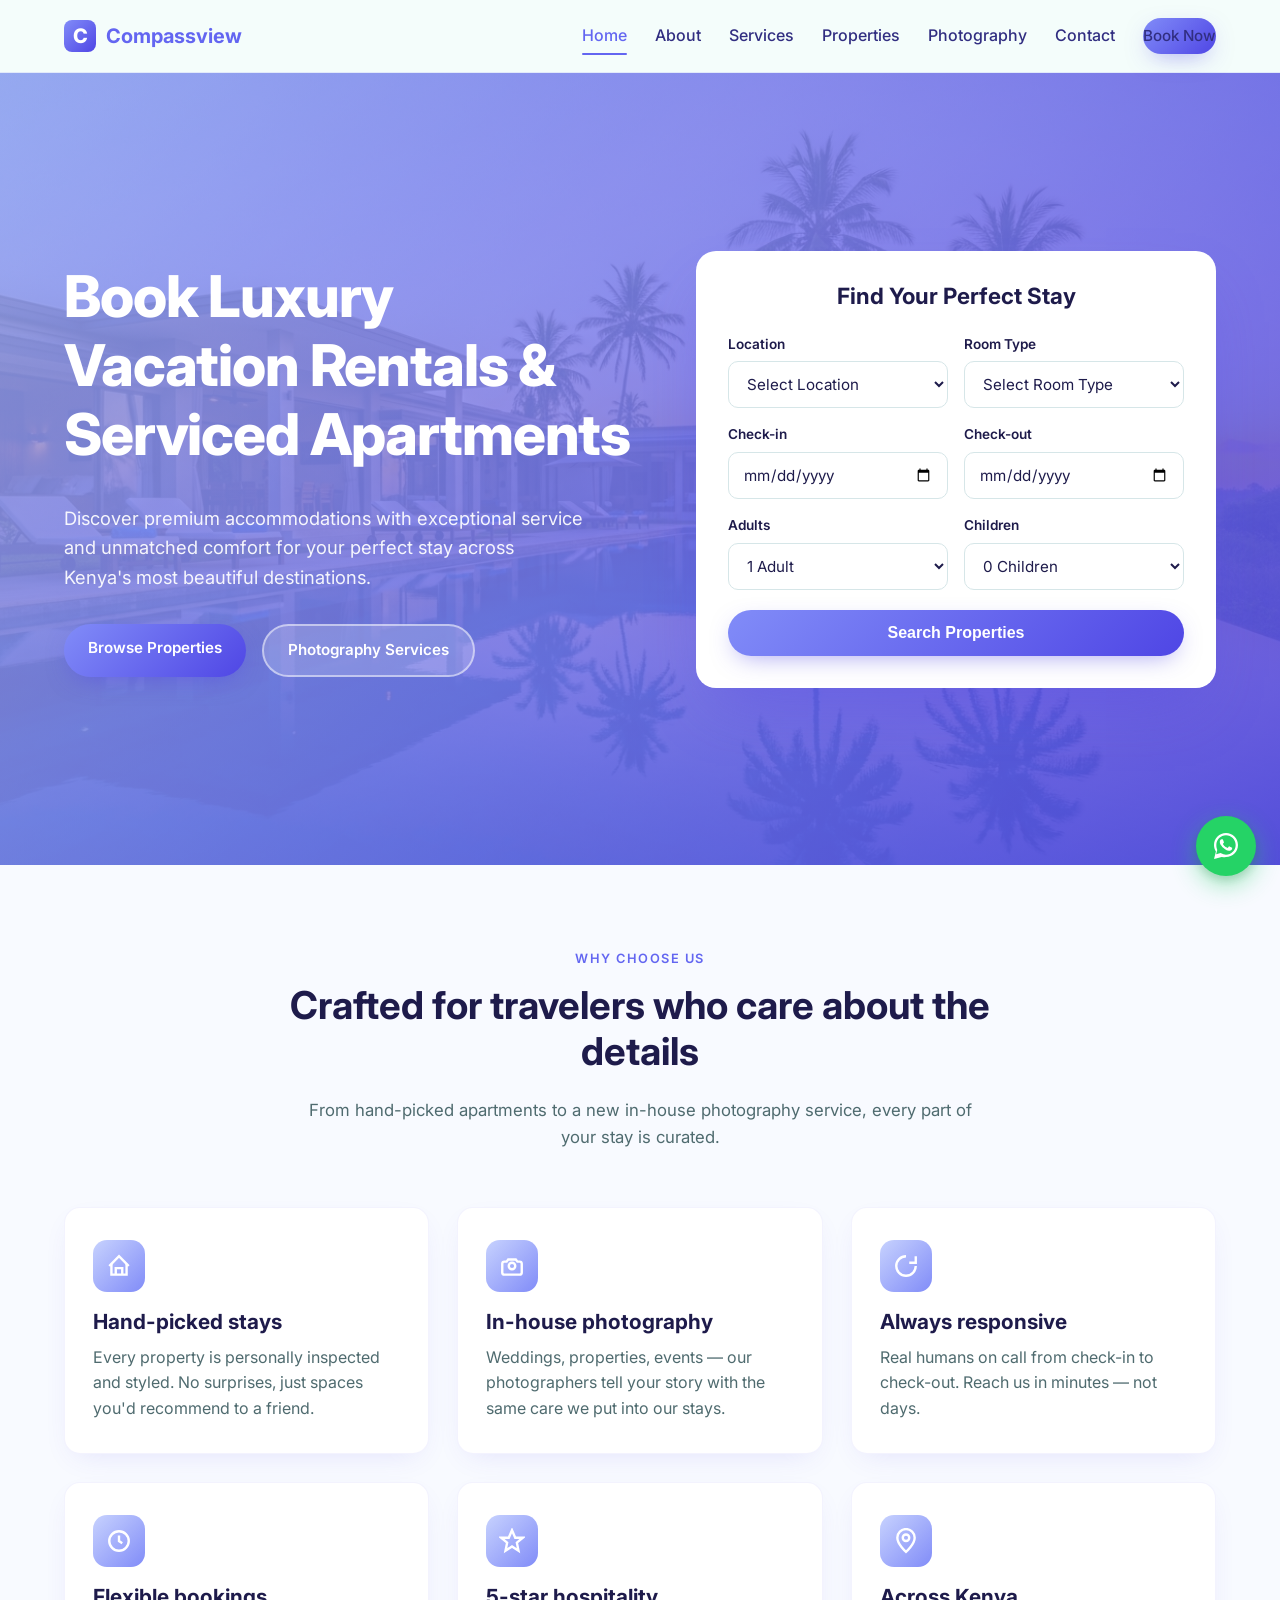
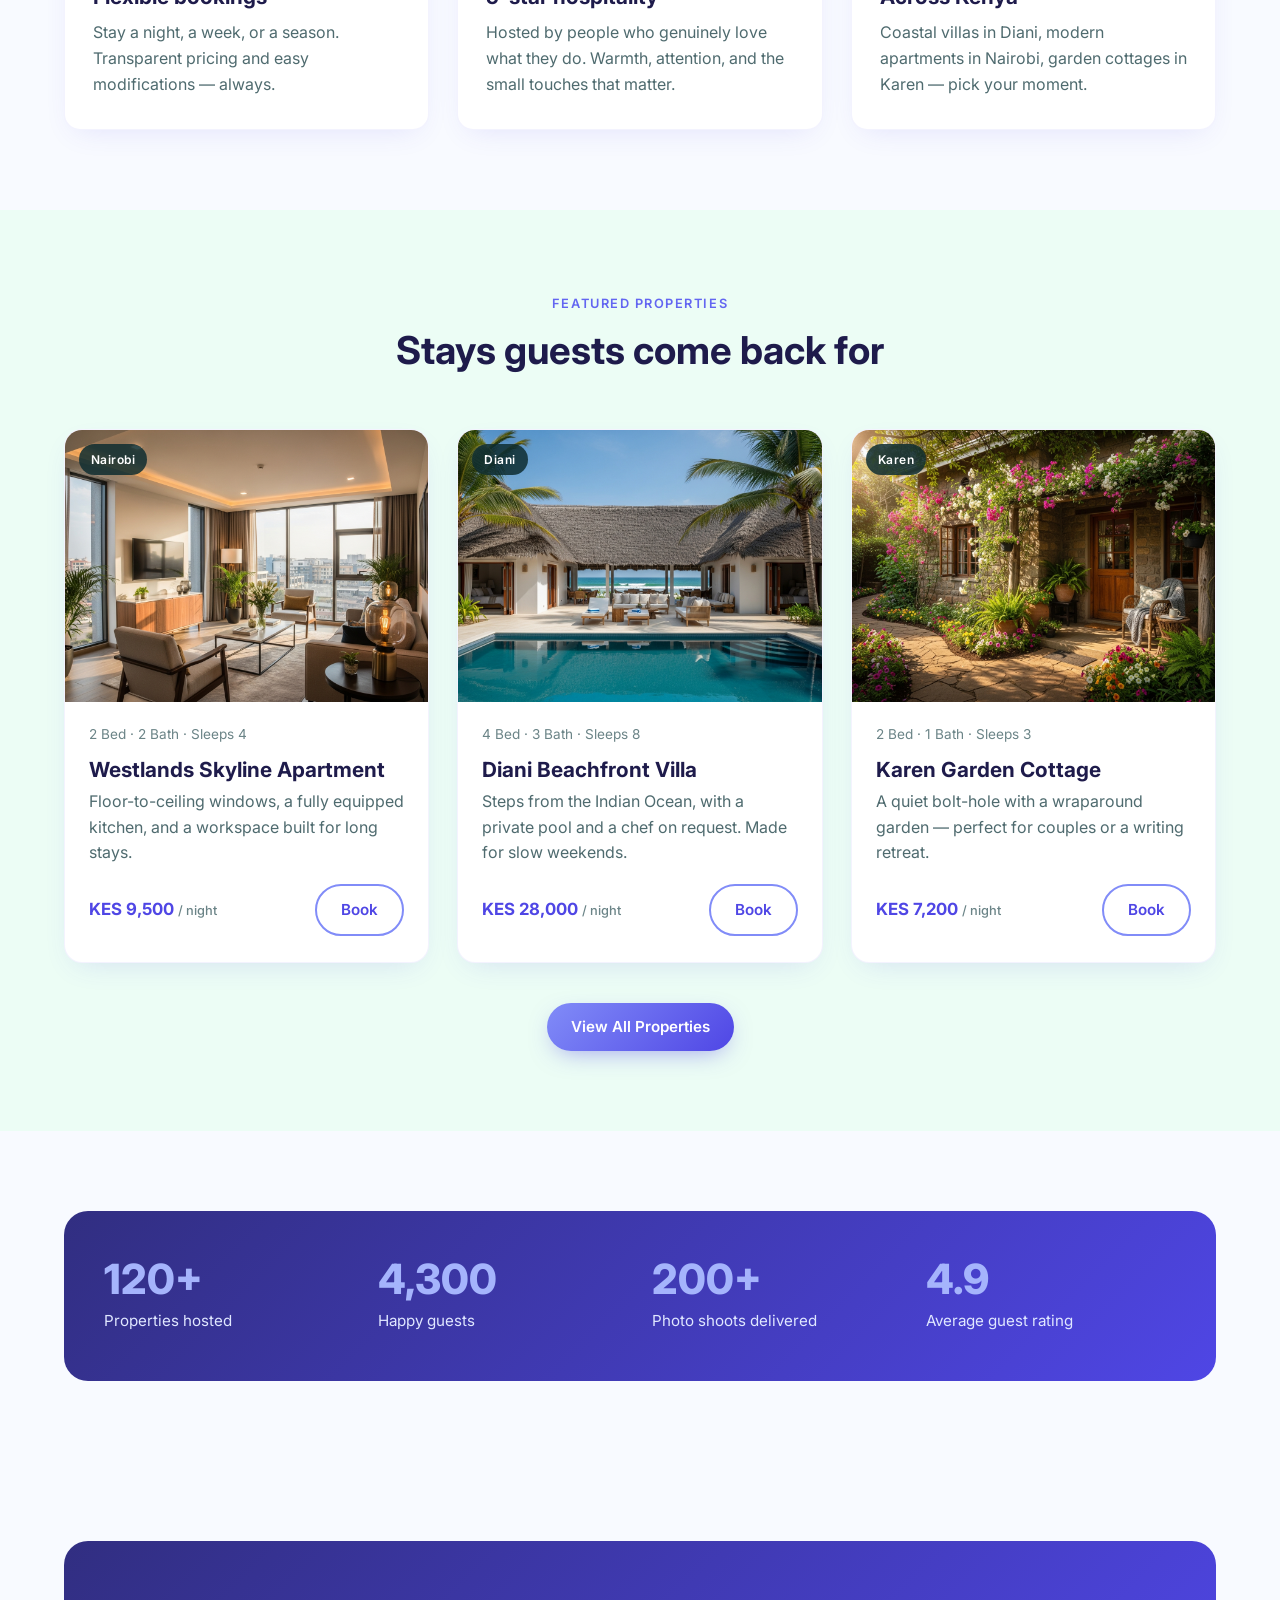
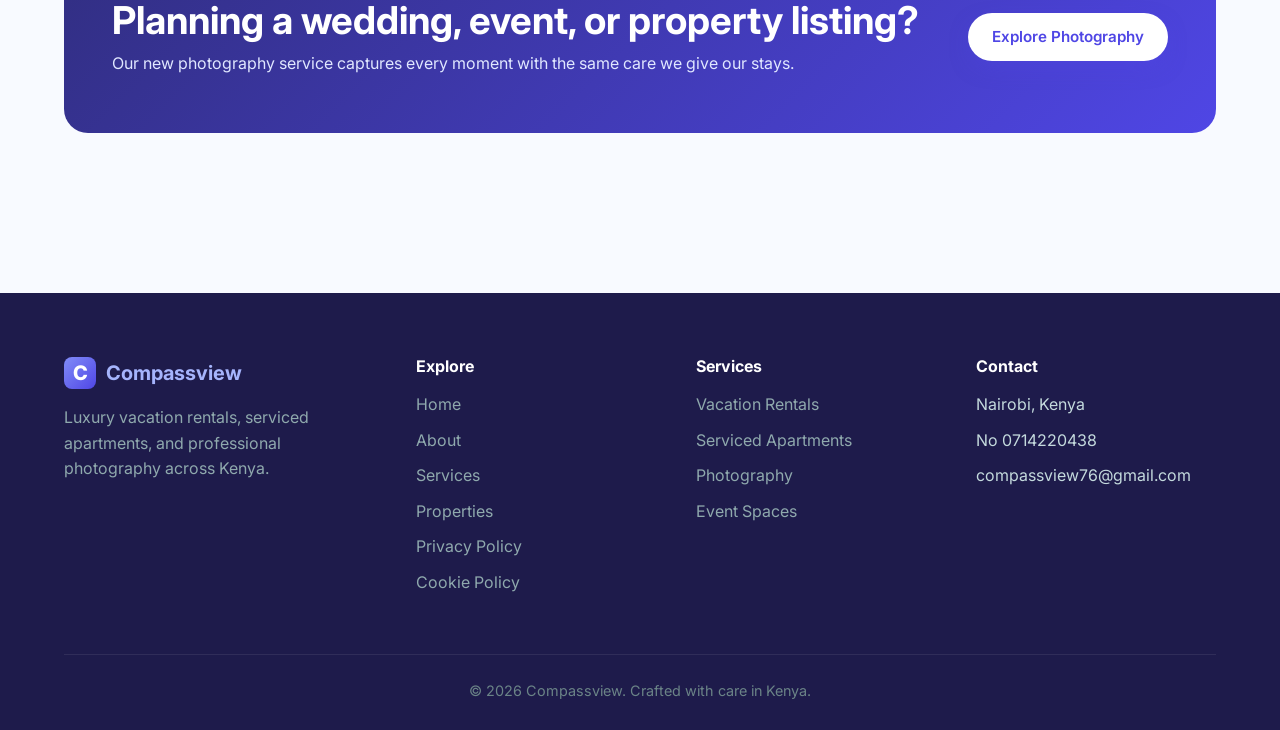
==== commit 5a2aa5fc: "Rename brand to Compassview and update contact details" ====
--- a/index.html
+++ b/index.html
@@ -17,7 +17,7 @@
         <nav class="nav">
           <a href="index.html" class="brand">
             <span class="brand-mark">C</span>
-            <span>Campusview</span>
+            <span>Compassview</span>
           </a>
           <button class="menu-toggle" aria-label="Toggle menu" onclick="document.getElementById('navLinks').classList.toggle('open')">
             <span></span><span></span><span></span>
@@ -241,7 +241,7 @@
       <div class="container">
         <div class="footer-grid">
           <div>
-            <a href="index.html" class="brand"><span class="brand-mark">C</span><span>Campusview</span></a>
+            <a href="index.html" class="brand"><span class="brand-mark">C</span><span>Compassview</span></a>
             <p>Luxury vacation rentals, serviced apartments, and professional photography across Kenya.</p>
           </div>
           <div>
@@ -268,19 +268,21 @@
             <h4>Contact</h4>
             <ul>
               <li>Nairobi, Kenya</li>
-              <li>+254 700 000 000</li>
-              <li>hello@campusview.co.ke</li>
+              <li>No 0714220438</li>
+              <li>compassview76@gmail.com</li>
             </ul>
           </div>
         </div>
         <div class="footer-bottom">
-          © 2026 Campusview. Crafted with care in Kenya.
+          © 2026 Compassview. Crafted with care in Kenya.
         </div>
       </div>
     </footer>
-    <a href="https://wa.me/254700000000?text=Hi%20Campusview%2C%20I%27d%20like%20to%20get%20in%20touch." class="whatsapp-float" target="_blank" rel="noopener" aria-label="Chat on WhatsApp">
+    <a href="https://wa.me/254714220438?text=Hi%20Compassview%2C%20I%27d%20like%20to%20get%20in%20touch." class="whatsapp-float" target="_blank" rel="noopener" aria-label="Chat on WhatsApp">
       <span class="wa-label">Chat with us on WhatsApp</span>
       <svg viewBox="0 0 32 32" xmlns="http://www.w3.org/2000/svg"><path d="M16.003 3C9.374 3 4 8.373 4 15c0 2.388.706 4.61 1.92 6.477L4 29l7.71-1.881A11.93 11.93 0 0 0 16.003 27C22.633 27 28 21.627 28 15S22.633 3 16.003 3zm0 21.65a9.59 9.59 0 0 1-4.91-1.343l-.353-.211-4.575 1.116 1.137-4.456-.23-.366A9.616 9.616 0 0 1 6.35 15c0-5.32 4.336-9.65 9.653-9.65 5.32 0 9.65 4.33 9.65 9.65s-4.33 9.65-9.65 9.65zm5.567-7.232c-.305-.153-1.804-.89-2.083-.992-.28-.102-.483-.153-.687.153-.203.306-.787.992-.964 1.196-.178.204-.356.229-.66.076-.305-.153-1.286-.474-2.45-1.512-.905-.808-1.516-1.806-1.694-2.112-.178-.305-.02-.47.134-.622.138-.137.305-.356.458-.534.153-.178.204-.305.305-.508.102-.204.051-.382-.025-.534-.077-.153-.687-1.658-.94-2.27-.249-.598-.502-.516-.687-.526l-.585-.01a1.13 1.13 0 0 0-.82.382c-.28.305-1.067 1.043-1.067 2.546 0 1.503 1.092 2.954 1.245 3.157.153.204 2.15 3.282 5.21 4.602.728.314 1.296.502 1.738.642.73.232 1.395.2 1.92.121.586-.087 1.804-.737 2.06-1.45.254-.713.254-1.323.178-1.45-.077-.127-.28-.204-.585-.357z"/></svg>
     </a>
   </body>
 </html>
+
+
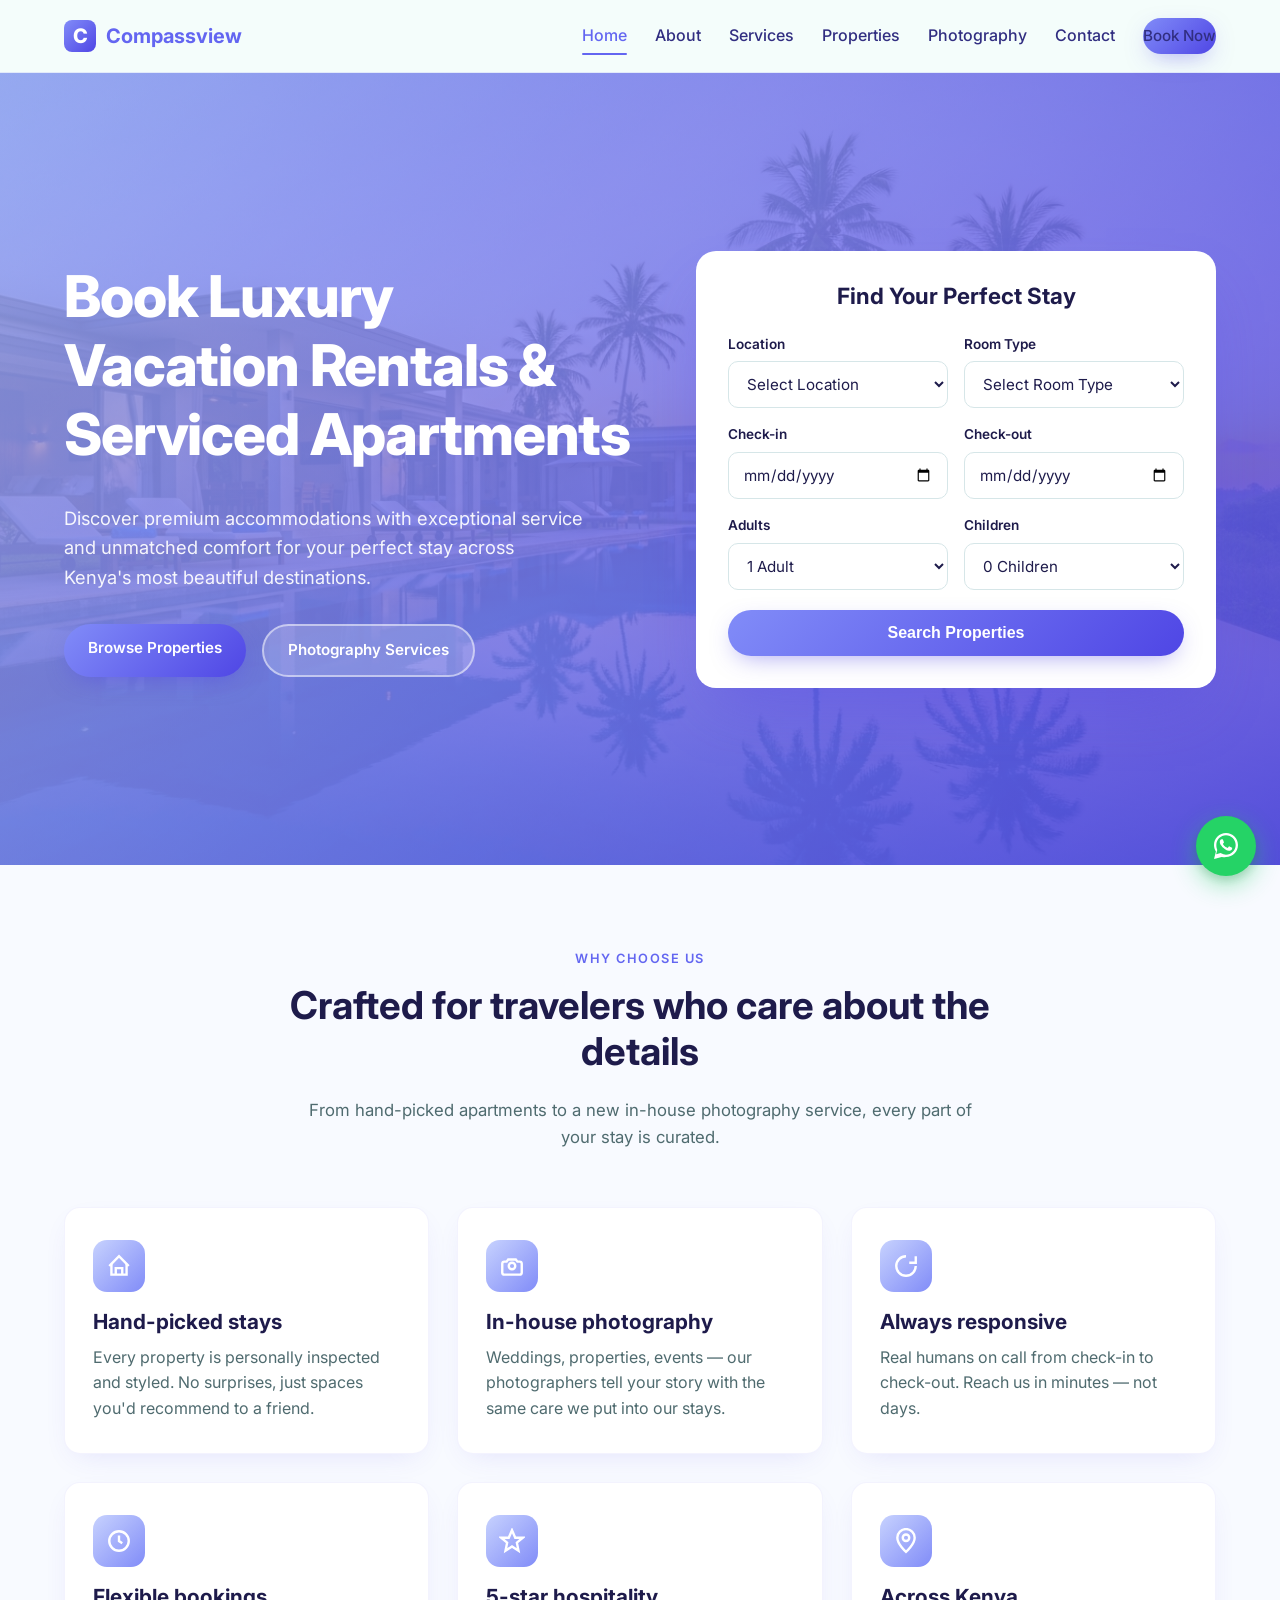
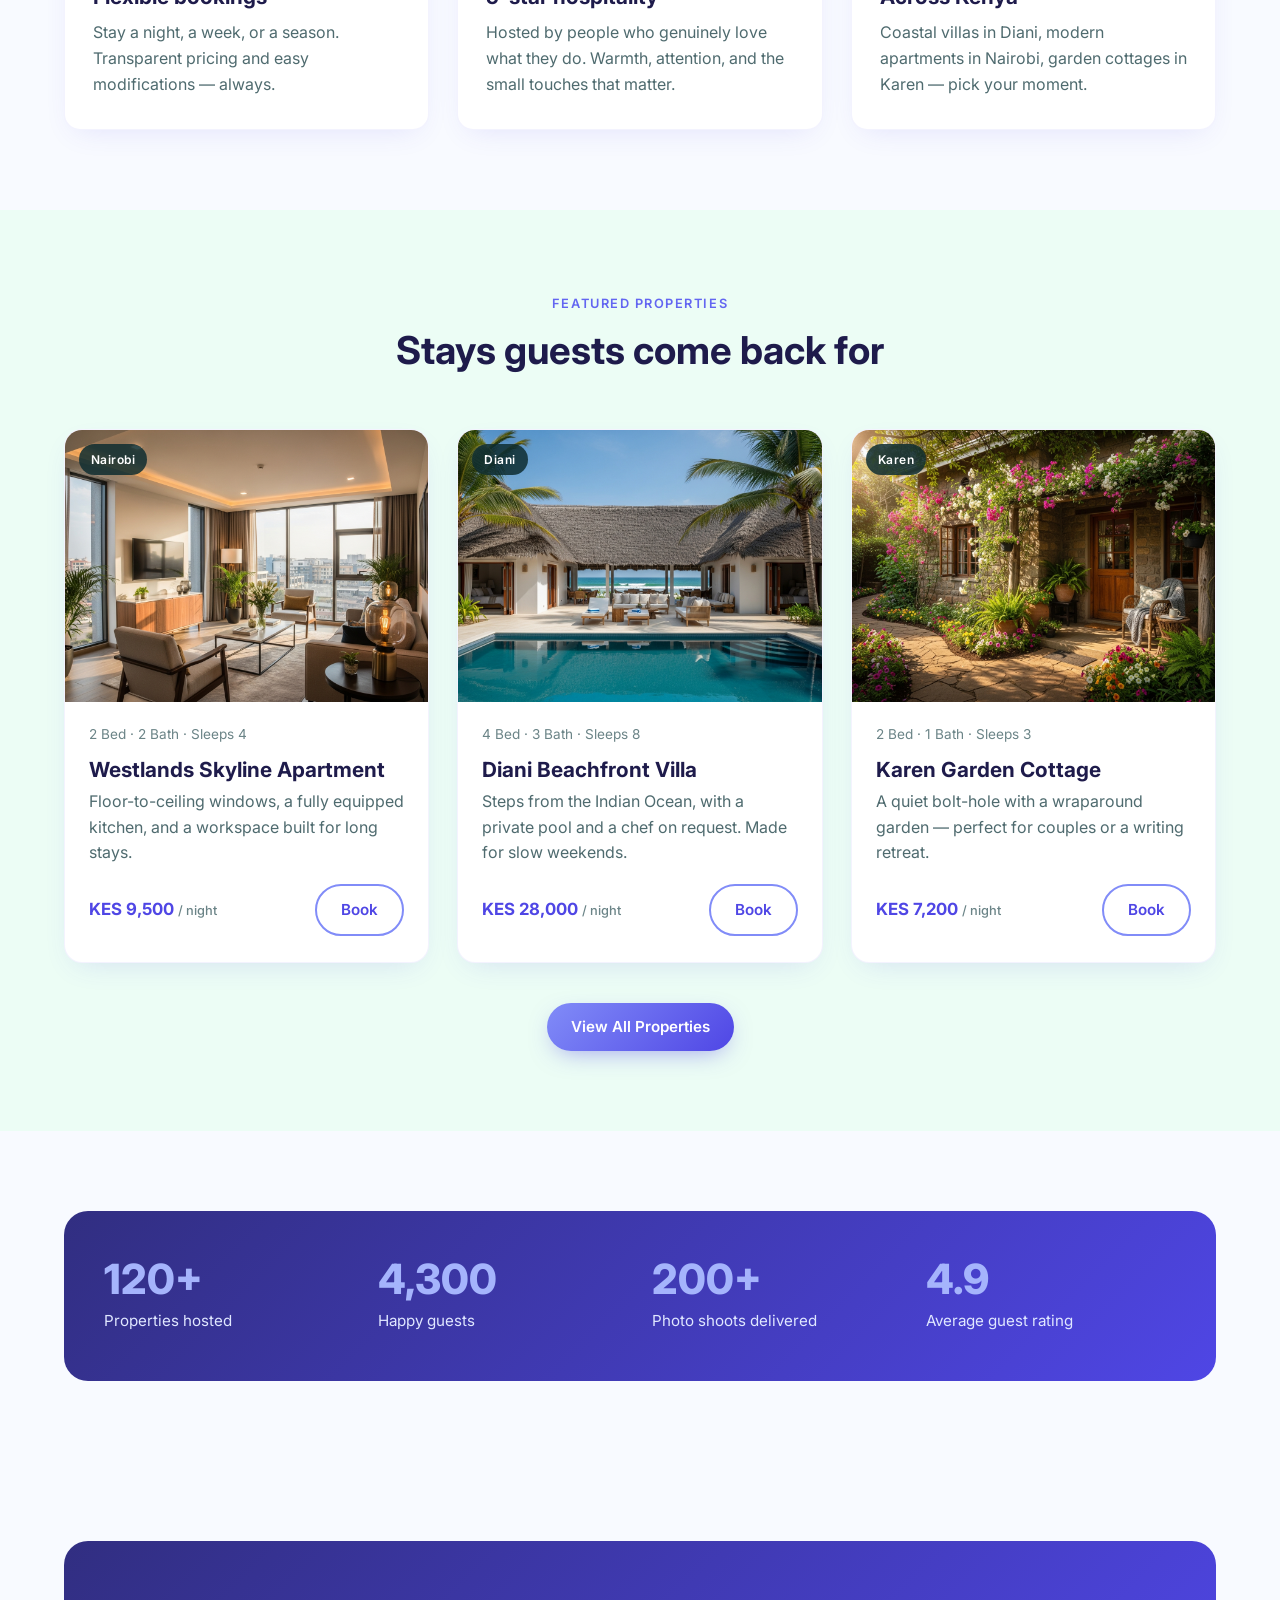
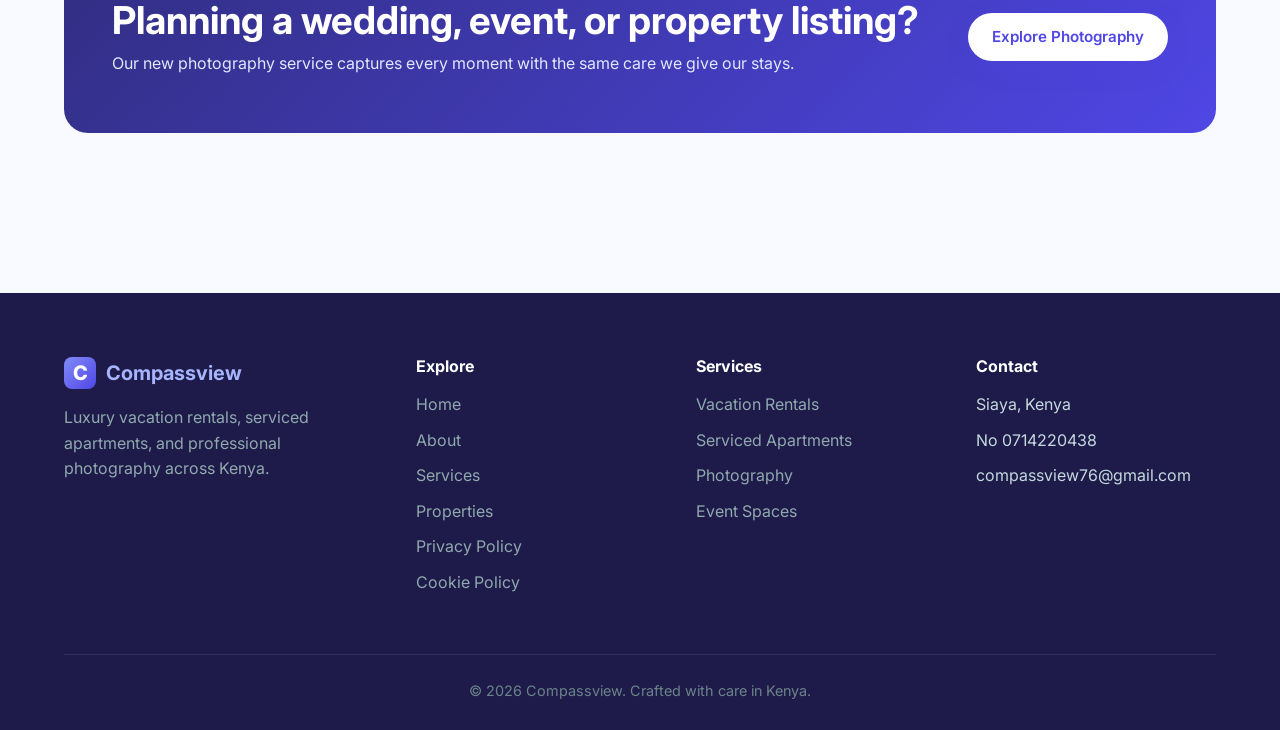
==== commit 7fa73ec6: "Remove 2nd office and update footer location to Siaya" ====
--- a/index.html
+++ b/index.html
@@ -267,7 +267,7 @@
           <div>
             <h4>Contact</h4>
             <ul>
-              <li>Nairobi, Kenya</li>
+              <li>Siaya, Kenya</li>
               <li>No 0714220438</li>
               <li>compassview76@gmail.com</li>
             </ul>
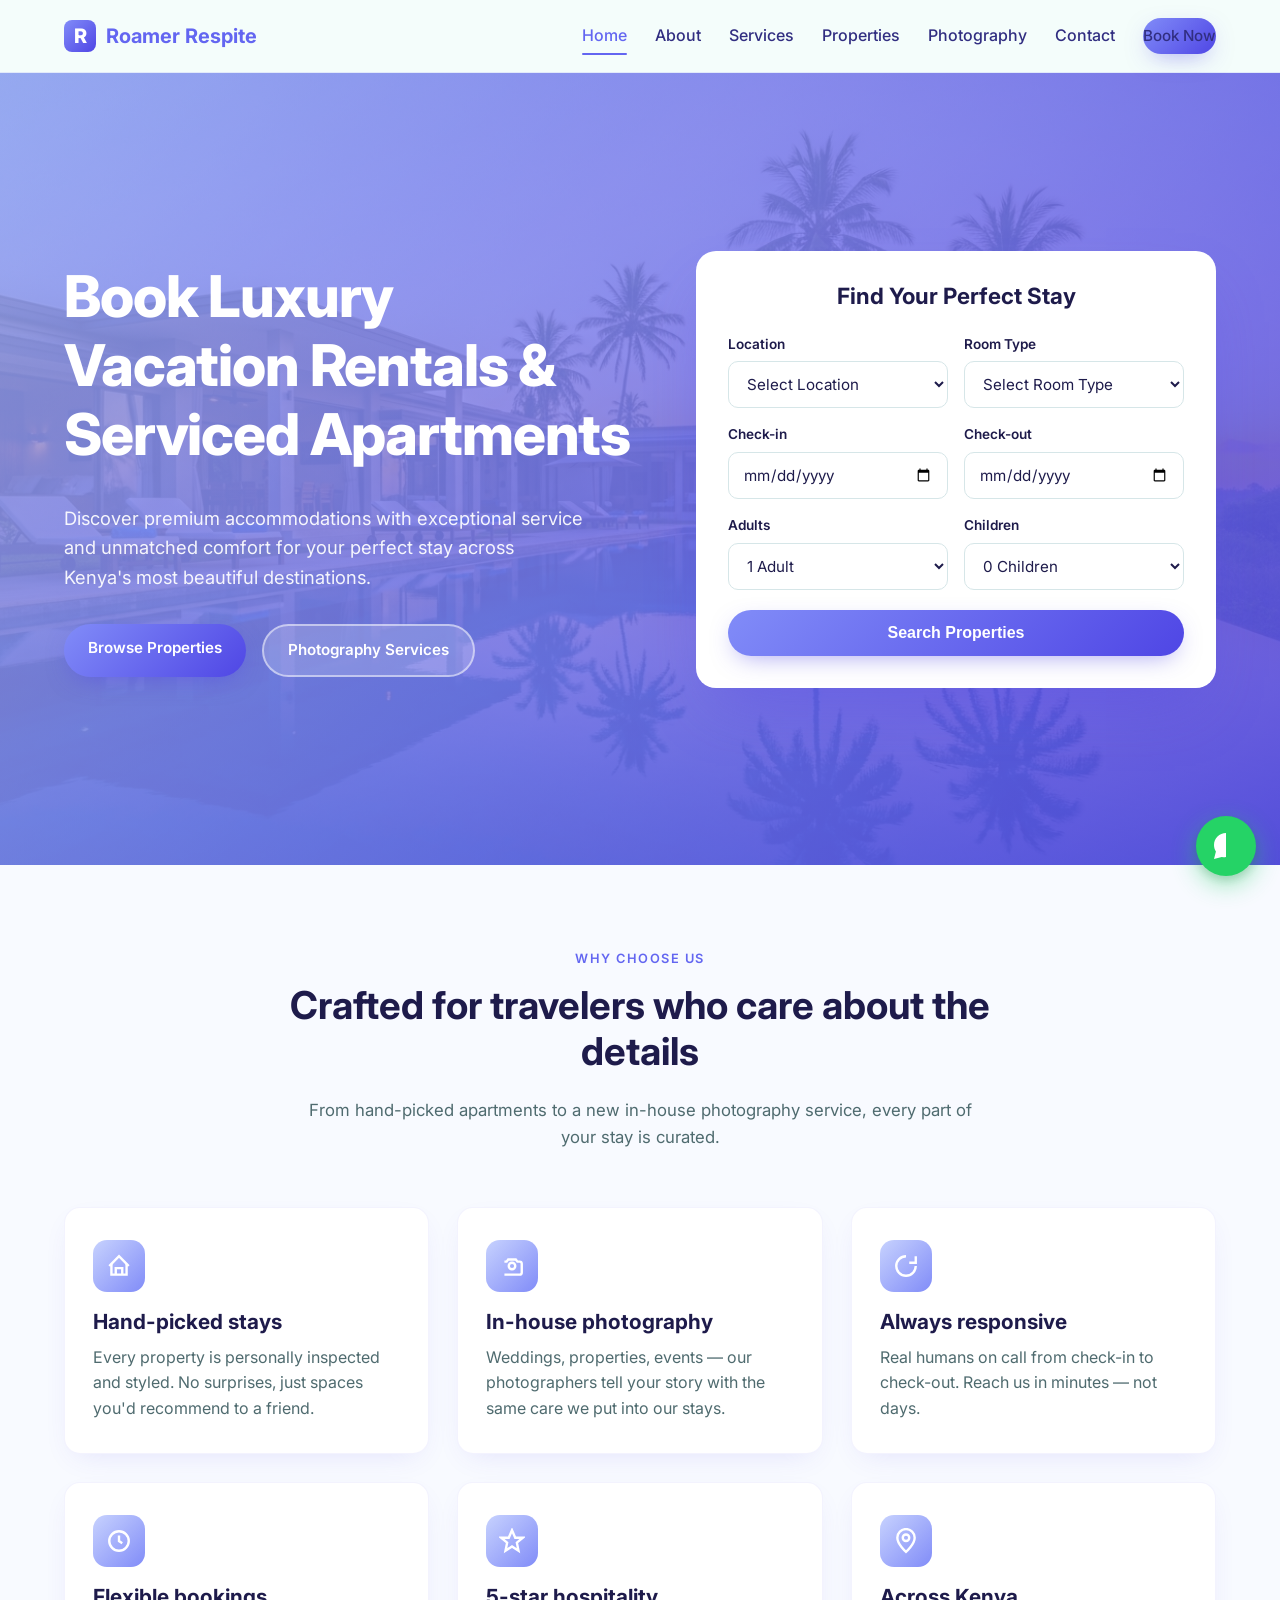
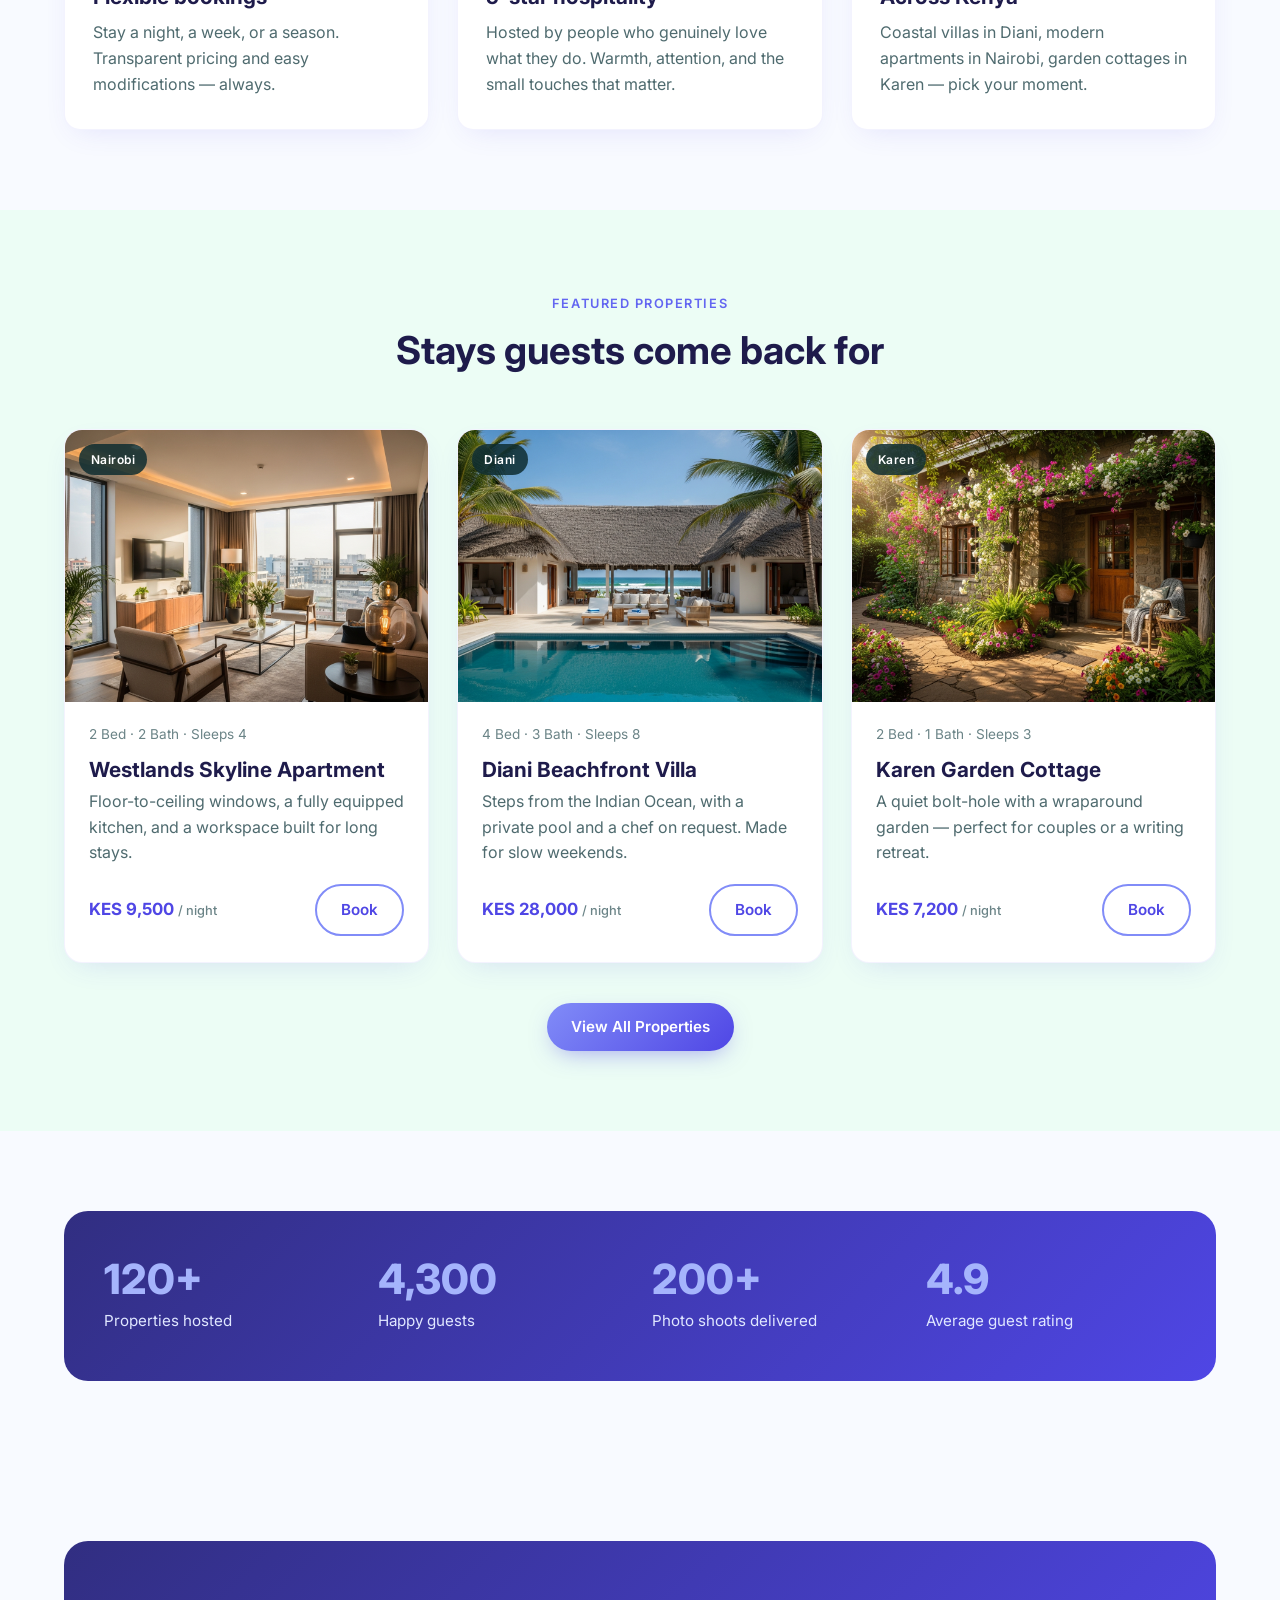
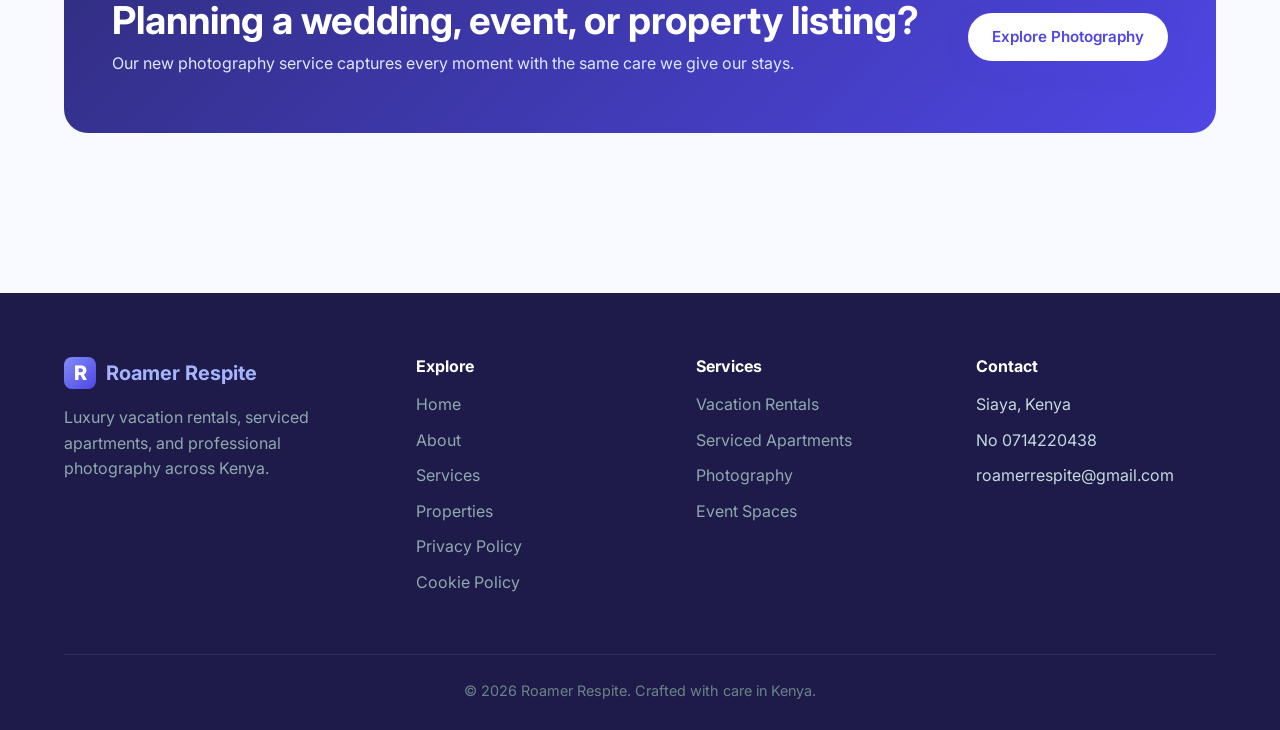
==== commit c68f94f6: "Rebrand website from Compassview to Roamer Respite" ====
--- a/index.html
+++ b/index.html
@@ -3,9 +3,9 @@
   <head>
     <meta charset="UTF-8" />
     <meta name="viewport" content="width=device-width, initial-scale=1.0" />
-    <title>The Sheltered Spot — Luxury Stays & Photography in Kenya</title>
-    <meta name="description" content="Book luxury vacation rentals, serviced apartments, and professional photography across Kenya. Comfortable stays and stunning visuals — all from one trusted team." />
-    <link rel="icon" type="image/svg+xml" href="data:image/svg+xml,%3Csvg xmlns='http://www.w3.org/2000/svg' viewBox='0 0 100 100'%3E%3Crect width='100' height='100' rx='20' fill='%236366f1'/%3E%3Ctext x='50' y='68' text-anchor='middle' font-family='Inter,sans-serif' font-size='60' font-weight='800' fill='white'%3EC%3C/text%3E%3C/svg%3E" />
+    <title>Roamer Respite — Luxury Stays & Photography in Kenya</title>
+    <meta name="description" content="Book luxury vacation rentals, serviced apartments, and professional photography across Kenya. Comfortable stays and stunning visuals — all from one trusted t[...]" />
+    <link rel="icon" type="image/svg+xml" href="data:image/svg+xml,%3Csvg xmlns='http://www.w3.org/2000/svg' viewBox='0 0 100 100'%3E%3Crect width='100' height='100' rx='20' fill='%236366f1'/%3E%3C[...]" />
     <link rel="preconnect" href="https://fonts.googleapis.com">
     <link rel="preconnect" href="https://fonts.gstatic.com" crossorigin>
     <link href="https://fonts.googleapis.com/css2?family=Inter:wght@400;500;600;700;800&display=swap" rel="stylesheet">
@@ -16,8 +16,8 @@
       <div class="container">
         <nav class="nav">
           <a href="index.html" class="brand">
-            <span class="brand-mark">C</span>
-            <span>Compassview</span>
+            <span class="brand-mark">R</span>
+            <span>Roamer Respite</span>
           </a>
           <button class="menu-toggle" aria-label="Toggle menu" onclick="document.getElementById('navLinks').classList.toggle('open')">
             <span></span><span></span><span></span>
@@ -118,7 +118,7 @@
           </div>
           <div class="feature-card">
             <div class="icon">
-              <svg viewBox="0 0 24 24" fill="none" stroke="currentColor" stroke-width="2.2"><circle cx="12" cy="12" r="3"/><path d="M5 8h2l1.5-2h7l1.5 2h2a2 2 0 0 1 2 2v8a2 2 0 0 1-2 2H5a2 2 0 0 1-2-2v-8a2 2 0 0 1 2-2z"/></svg>
+              <svg viewBox="0 0 24 24" fill="none" stroke="currentColor" stroke-width="2.2"><circle cx="12" cy="12" r="3"/><path d="M5 8h2l1.5-2h7l1.5 2h2a2 2 0 0 1 2 2v8a2 2 0 0 1-2 2H5a2 2 0 0 [...]" />
             </div>
             <h3>In-house photography</h3>
             <p>Weddings, properties, events — our photographers tell your story with the same care we put into our stays.</p>
@@ -241,7 +241,7 @@
       <div class="container">
         <div class="footer-grid">
           <div>
-            <a href="index.html" class="brand"><span class="brand-mark">C</span><span>Compassview</span></a>
+            <a href="index.html" class="brand"><span class="brand-mark">R</span><span>Roamer Respite</span></a>
             <p>Luxury vacation rentals, serviced apartments, and professional photography across Kenya.</p>
           </div>
           <div>
@@ -269,20 +269,18 @@
             <ul>
               <li>Siaya, Kenya</li>
               <li>No 0714220438</li>
-              <li>compassview76@gmail.com</li>
+              <li>roamerrespite@gmail.com</li>
             </ul>
           </div>
         </div>
         <div class="footer-bottom">
-          © 2026 Compassview. Crafted with care in Kenya.
+          © 2026 Roamer Respite. Crafted with care in Kenya.
         </div>
       </div>
     </footer>
-    <a href="https://wa.me/254714220438?text=Hi%20Compassview%2C%20I%27d%20like%20to%20get%20in%20touch." class="whatsapp-float" target="_blank" rel="noopener" aria-label="Chat on WhatsApp">
+    <a href="https://wa.me/254714220438?text=Hi%20Roamer%20Respite%2C%20I%27d%20like%20to%20get%20in%20touch." class="whatsapp-float" target="_blank" rel="noopener" aria-label="Chat on WhatsApp">
       <span class="wa-label">Chat with us on WhatsApp</span>
-      <svg viewBox="0 0 32 32" xmlns="http://www.w3.org/2000/svg"><path d="M16.003 3C9.374 3 4 8.373 4 15c0 2.388.706 4.61 1.92 6.477L4 29l7.71-1.881A11.93 11.93 0 0 0 16.003 27C22.633 27 28 21.627 28 15S22.633 3 16.003 3zm0 21.65a9.59 9.59 0 0 1-4.91-1.343l-.353-.211-4.575 1.116 1.137-4.456-.23-.366A9.616 9.616 0 0 1 6.35 15c0-5.32 4.336-9.65 9.653-9.65 5.32 0 9.65 4.33 9.65 9.65s-4.33 9.65-9.65 9.65zm5.567-7.232c-.305-.153-1.804-.89-2.083-.992-.28-.102-.483-.153-.687.153-.203.306-.787.992-.964 1.196-.178.204-.356.229-.66.076-.305-.153-1.286-.474-2.45-1.512-.905-.808-1.516-1.806-1.694-2.112-.178-.305-.02-.47.134-.622.138-.137.305-.356.458-.534.153-.178.204-.305.305-.508.102-.204.051-.382-.025-.534-.077-.153-.687-1.658-.94-2.27-.249-.598-.502-.516-.687-.526l-.585-.01a1.13 1.13 0 0 0-.82.382c-.28.305-1.067 1.043-1.067 2.546 0 1.503 1.092 2.954 1.245 3.157.153.204 2.15 3.282 5.21 4.602.728.314 1.296.502 1.738.642.73.232 1.395.2 1.92.121.586-.087 1.804-.737 2.06-1.45.254-.713.254-1.323.178-1.45-.077-.127-.28-.204-.585-.357z"/></svg>
+      <svg viewBox="0 0 32 32" xmlns="http://www.w3.org/2000/svg"><path d="M16.003 3C9.374 3 4 8.373 4 15c0 2.388.706 4.61 1.92 6.477L4 29l7.71-1.881A11.93 11.93 0 0 0 16.003 27C22.633 27 28 21.6[...]" /></svg>
     </a>
   </body>
-</html>
-
-
+</html>
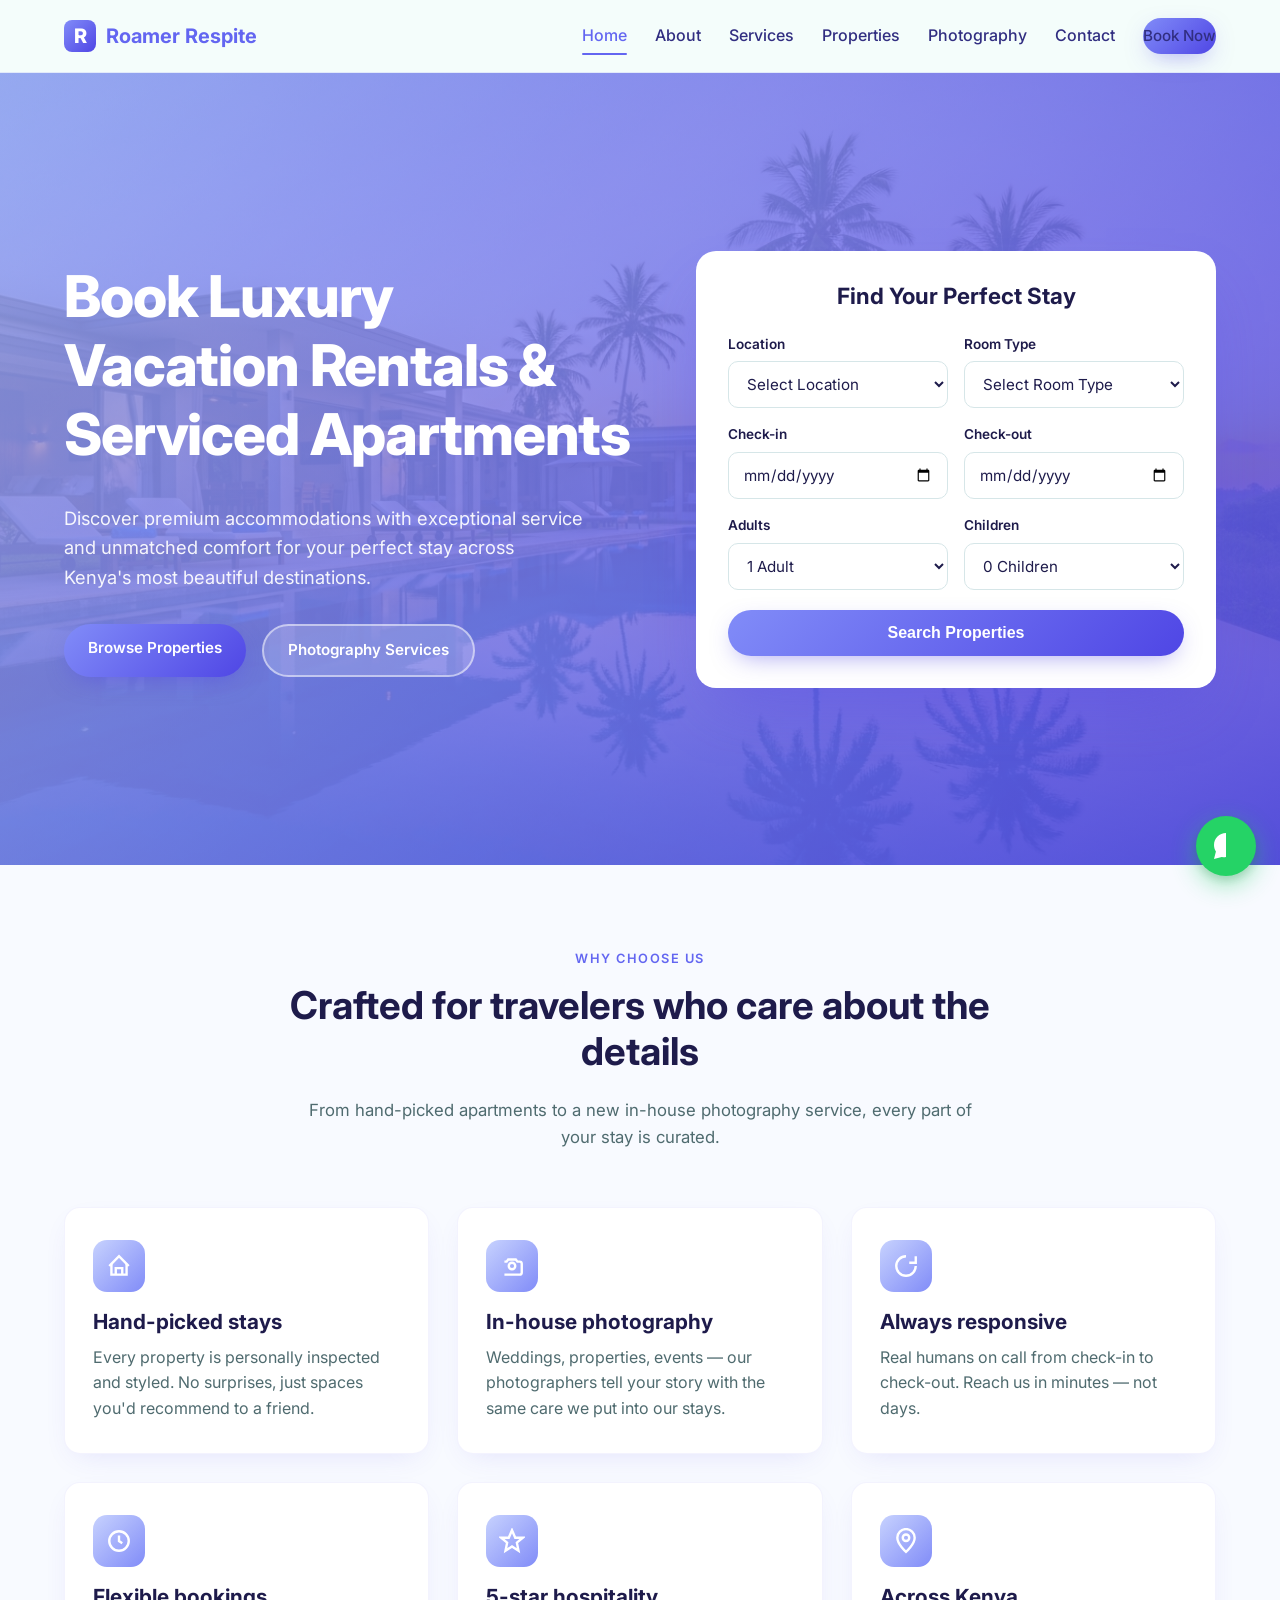
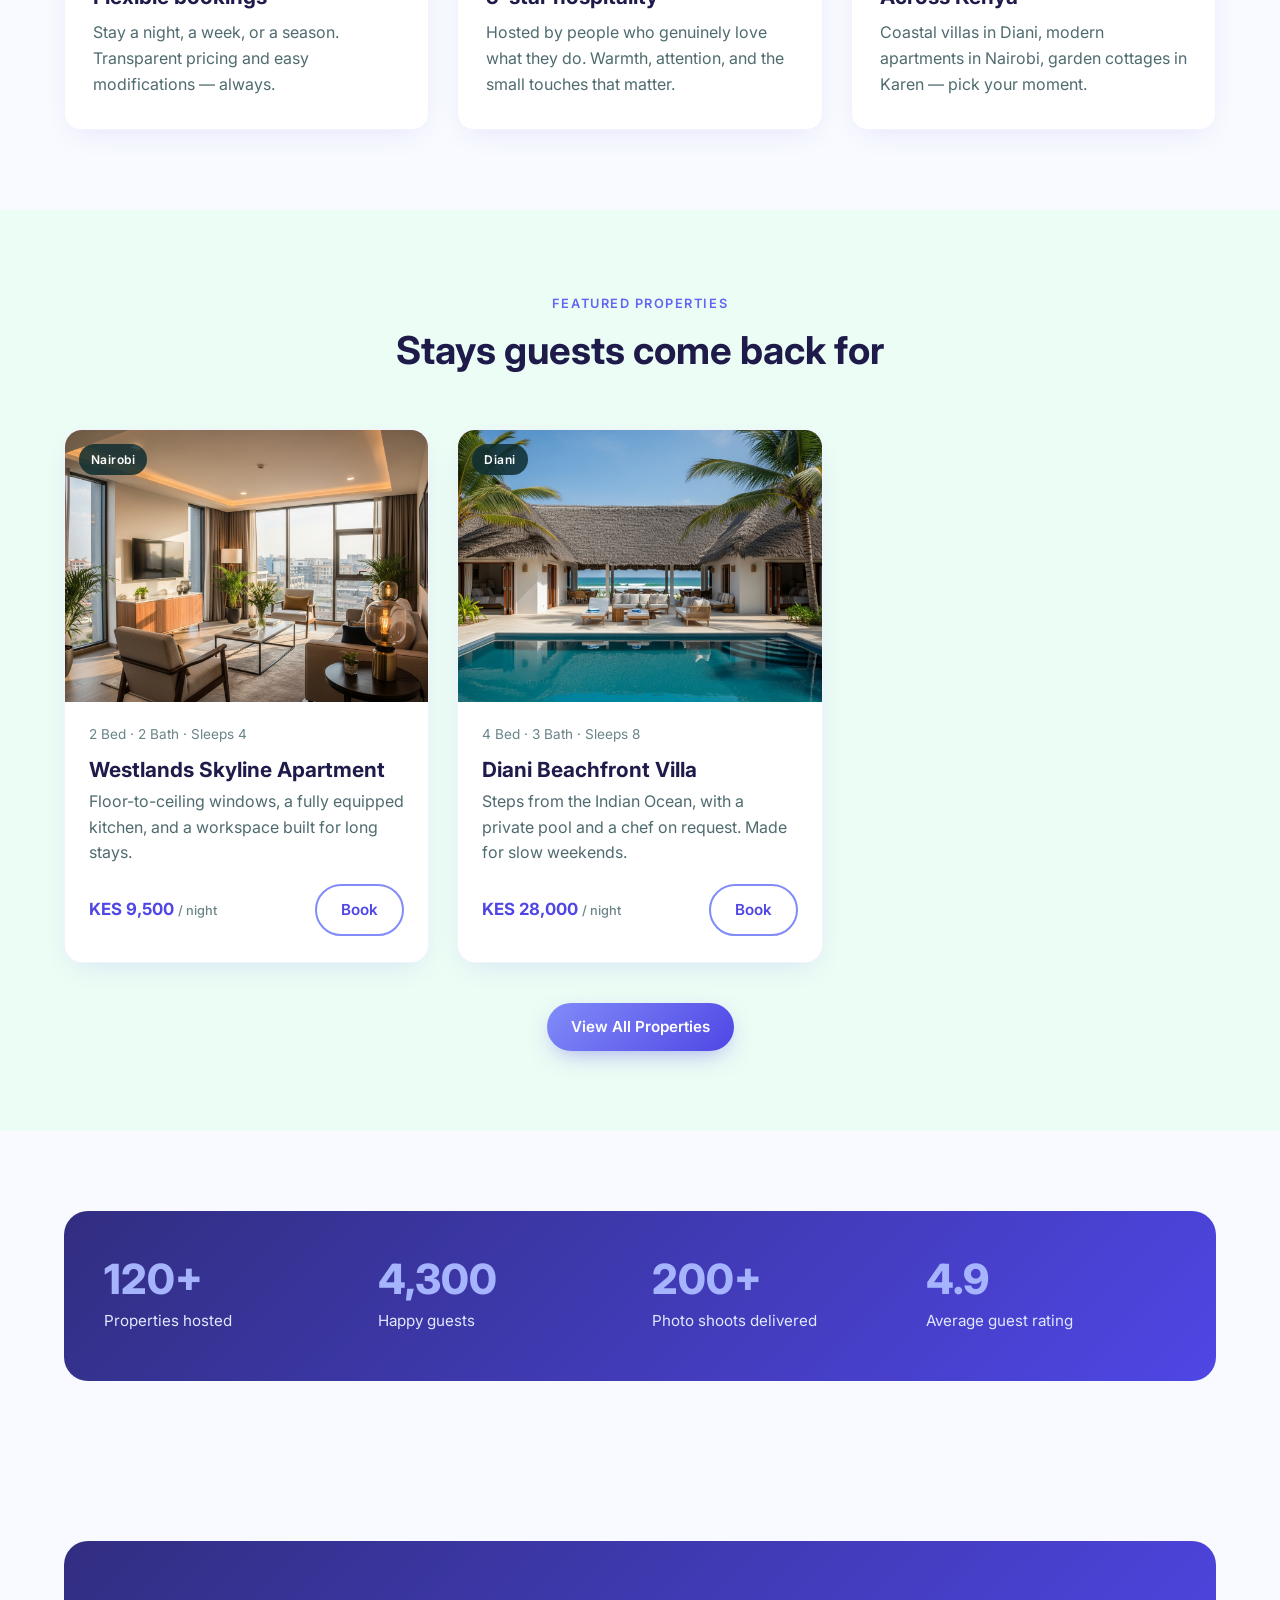
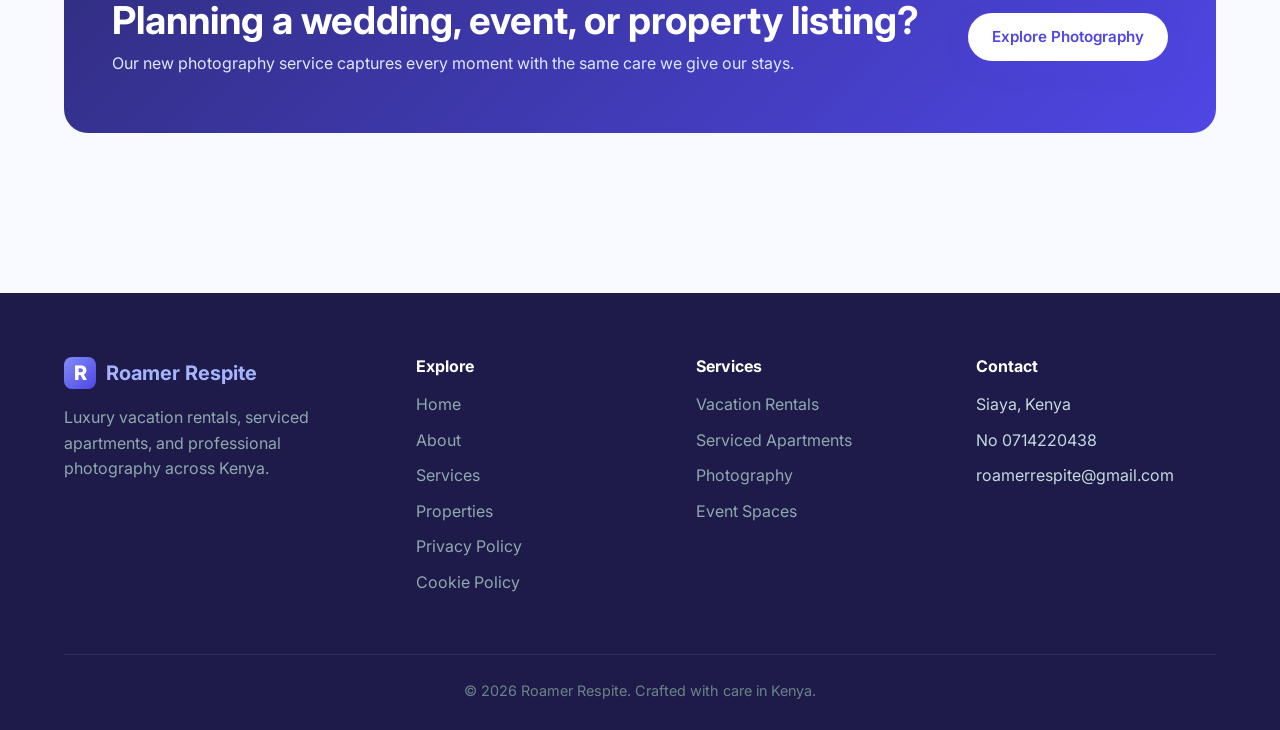
==== commit b69f1453: "Remove Karen from index: remove featured card and search option" ====
--- a/index.html
+++ b/index.html
@@ -4,7 +4,7 @@
     <meta charset="UTF-8" />
     <meta name="viewport" content="width=device-width, initial-scale=1.0" />
     <title>Roamer Respite — Luxury Stays & Photography in Kenya</title>
-    <meta name="description" content="Book luxury vacation rentals, serviced apartments, and professional photography across Kenya. Comfortable stays and stunning visuals — all from one trusted t[...]" />
+    <meta name="description" content="Book luxury vacation rentals, serviced apartments, and professional photography across Kenya. Comfortable stays and stunning visuals — all from one trusted team." />
     <link rel="icon" type="image/svg+xml" href="data:image/svg+xml,%3Csvg xmlns='http://www.w3.org/2000/svg' viewBox='0 0 100 100'%3E%3Crect width='100' height='100' rx='20' fill='%236366f1'/%3E%3C[...]" />
     <link rel="preconnect" href="https://fonts.googleapis.com">
     <link rel="preconnect" href="https://fonts.gstatic.com" crossorigin>
@@ -56,7 +56,6 @@
                 <option>Mombasa</option>
                 <option>Diani</option>
                 <option>Naivasha</option>
-                <option>Karen</option>
               </select>
             </div>
             <div class="field">
@@ -118,7 +117,7 @@
           </div>
           <div class="feature-card">
             <div class="icon">
-              <svg viewBox="0 0 24 24" fill="none" stroke="currentColor" stroke-width="2.2"><circle cx="12" cy="12" r="3"/><path d="M5 8h2l1.5-2h7l1.5 2h2a2 2 0 0 1 2 2v8a2 2 0 0 1-2 2H5a2 2 0 0 [...]" />
+              <svg viewBox="0 0 24 24" fill="none" stroke="currentColor" stroke-width="2.2"><circle cx="12" cy="12" r="3"/><path d="M5 8h2l1.5-2h7l1.5 2h2a2 2 0 0 1 2 2v8a2 2 0 0 1-2 2H5a2 2 0 0 [...]"/></svg>
             </div>
             <h3>In-house photography</h3>
             <p>Weddings, properties, events — our photographers tell your story with the same care we put into our stays.</p>
@@ -188,21 +187,6 @@
               <p class="desc">Steps from the Indian Ocean, with a private pool and a chef on request. Made for slow weekends.</p>
               <div class="footer-row">
                 <div class="price">KES 28,000 <small>/ night</small></div>
-                <a href="contact.html" class="btn btn-outline">Book</a>
-              </div>
-            </div>
-          </article>
-          <article class="property-card">
-            <div class="img-wrap">
-              <img src="images/property-cottage.png" alt="Garden cottage in Karen" />
-              <span class="badge">Karen</span>
-            </div>
-            <div class="body">
-              <div class="meta">2 Bed · 1 Bath · Sleeps 3</div>
-              <h3>Karen Garden Cottage</h3>
-              <p class="desc">A quiet bolt-hole with a wraparound garden — perfect for couples or a writing retreat.</p>
-              <div class="footer-row">
-                <div class="price">KES 7,200 <small>/ night</small></div>
                 <a href="contact.html" class="btn btn-outline">Book</a>
               </div>
             </div>
@@ -280,7 +264,7 @@
     </footer>
     <a href="https://wa.me/254714220438?text=Hi%20Roamer%20Respite%2C%20I%27d%20like%20to%20get%20in%20touch." class="whatsapp-float" target="_blank" rel="noopener" aria-label="Chat on WhatsApp">
       <span class="wa-label">Chat with us on WhatsApp</span>
-      <svg viewBox="0 0 32 32" xmlns="http://www.w3.org/2000/svg"><path d="M16.003 3C9.374 3 4 8.373 4 15c0 2.388.706 4.61 1.92 6.477L4 29l7.71-1.881A11.93 11.93 0 0 0 16.003 27C22.633 27 28 21.6[...]" /></svg>
+      <svg viewBox="0 0 32 32" xmlns="http://www.w3.org/2000/svg"><path d="M16.003 3C9.374 3 4 8.373 4 15c0 2.388.706 4.61 1.92 6.477L4 29l7.71-1.881A11.93 11.93 0 0 0 16.003 27C22.633 27 28 21.6[...]"/>
     </a>
   </body>
-</html>+</html>
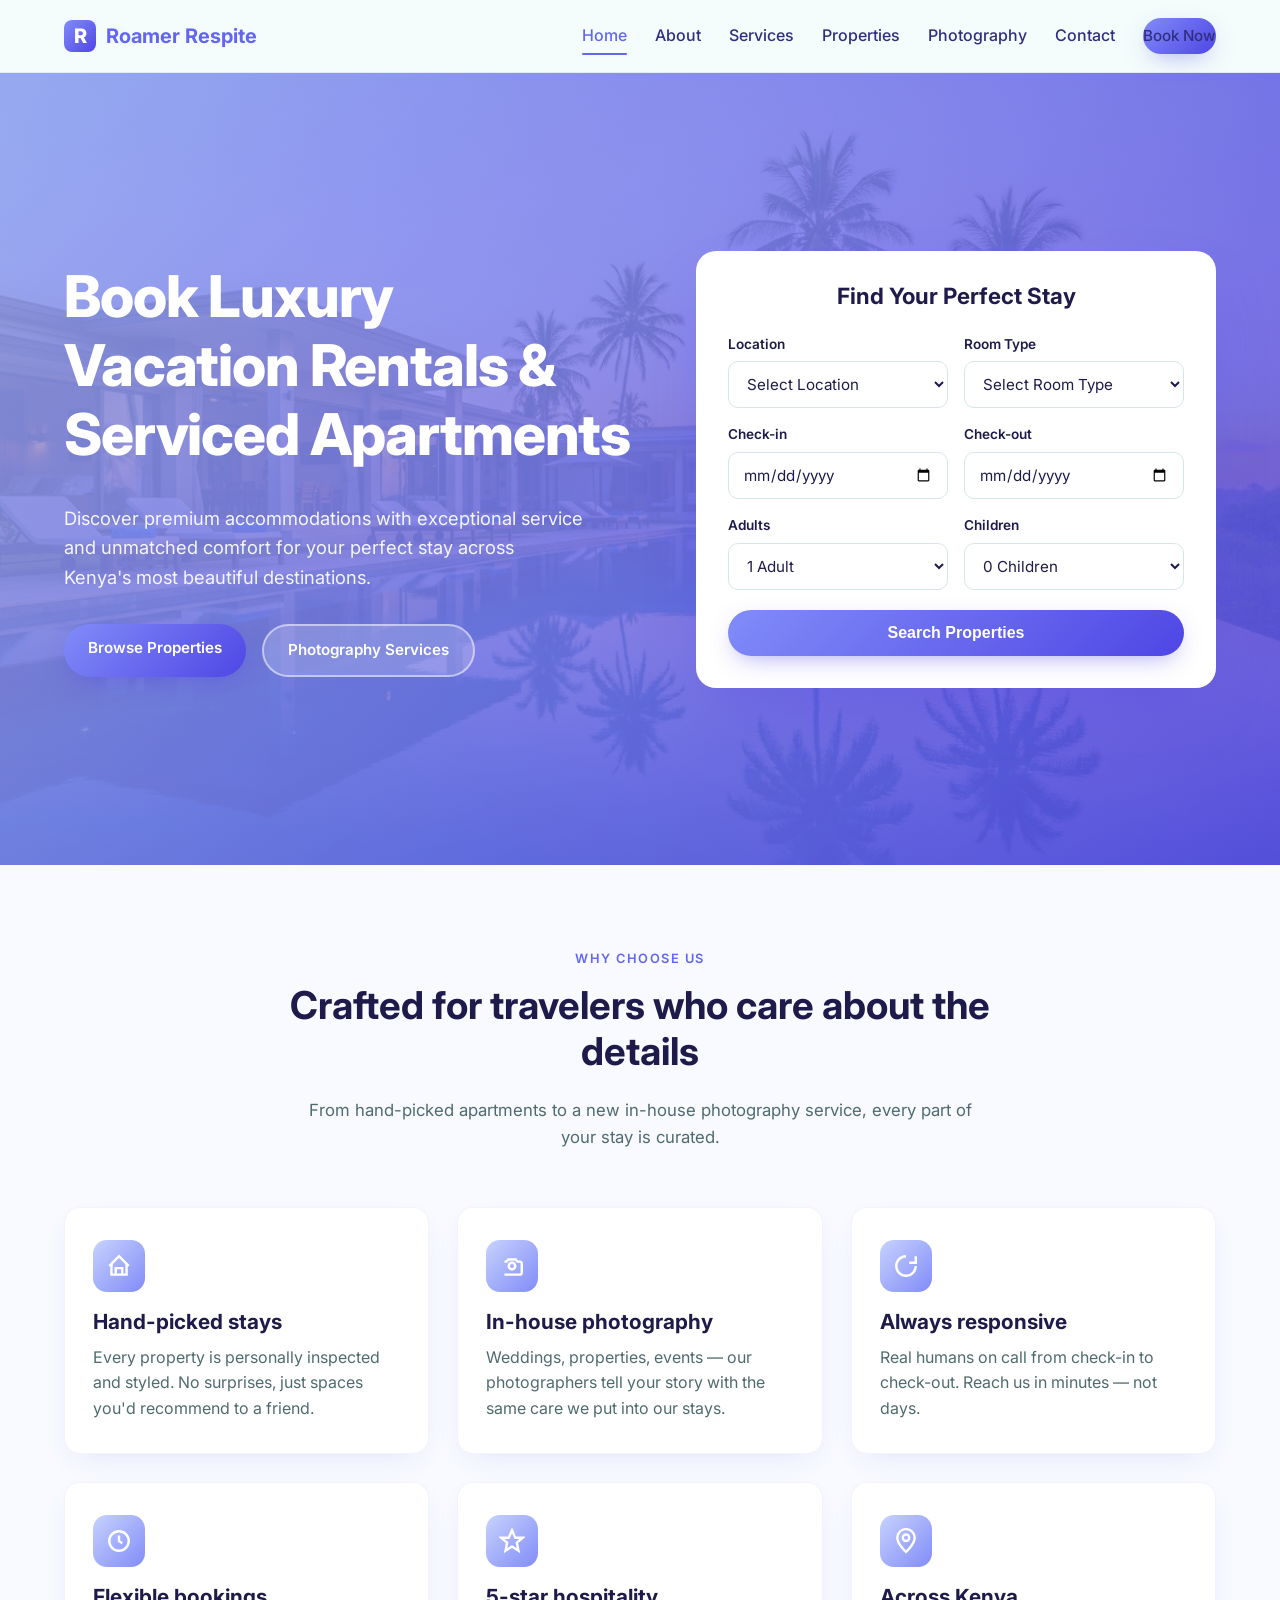
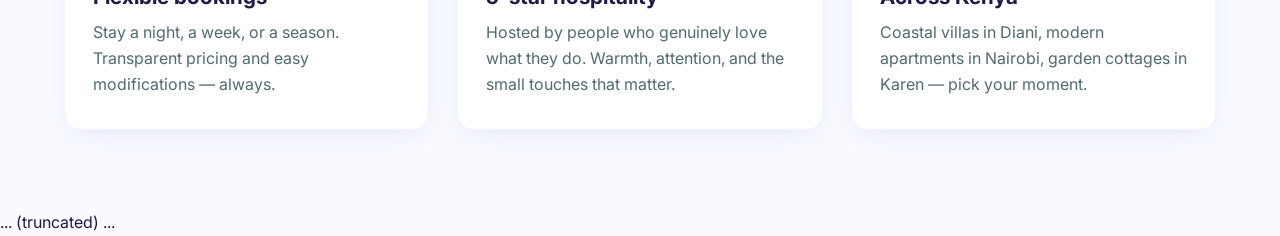
==== commit 87c8d454: "Remove Karen, Runda, Kilifi from index: remove dropdown options and featured cards; update meta desc" ====
--- a/index.html
+++ b/index.html
@@ -154,117 +154,4 @@
       </div>
     </section>
 
-    <section style="background:#ecfdf5;">
-      <div class="container">
-        <div class="section-head">
-          <span class="eyebrow">Featured Properties</span>
-          <h2>Stays guests come back for</h2>
-        </div>
-        <div class="grid-3">
-          <article class="property-card">
-            <div class="img-wrap">
-              <img src="images/property-apartment.png" alt="Modern serviced apartment in Nairobi" />
-              <span class="badge">Nairobi</span>
-            </div>
-            <div class="body">
-              <div class="meta">2 Bed · 2 Bath · Sleeps 4</div>
-              <h3>Westlands Skyline Apartment</h3>
-              <p class="desc">Floor-to-ceiling windows, a fully equipped kitchen, and a workspace built for long stays.</p>
-              <div class="footer-row">
-                <div class="price">KES 9,500 <small>/ night</small></div>
-                <a href="contact.html" class="btn btn-outline">Book</a>
-              </div>
-            </div>
-          </article>
-          <article class="property-card">
-            <div class="img-wrap">
-              <img src="images/property-villa.png" alt="Beachfront villa in Diani" />
-              <span class="badge">Diani</span>
-            </div>
-            <div class="body">
-              <div class="meta">4 Bed · 3 Bath · Sleeps 8</div>
-              <h3>Diani Beachfront Villa</h3>
-              <p class="desc">Steps from the Indian Ocean, with a private pool and a chef on request. Made for slow weekends.</p>
-              <div class="footer-row">
-                <div class="price">KES 28,000 <small>/ night</small></div>
-                <a href="contact.html" class="btn btn-outline">Book</a>
-              </div>
-            </div>
-          </article>
-        </div>
-        <div style="text-align:center; margin-top:40px;">
-          <a href="properties.html" class="btn btn-primary">View All Properties</a>
-        </div>
-      </div>
-    </section>
-
-    <section>
-      <div class="container">
-        <div class="stats">
-          <div class="stat"><div class="num">120+</div><div class="label">Properties hosted</div></div>
-          <div class="stat"><div class="num">4,300</div><div class="label">Happy guests</div></div>
-          <div class="stat"><div class="num">200+</div><div class="label">Photo shoots delivered</div></div>
-          <div class="stat"><div class="num">4.9</div><div class="label">Average guest rating</div></div>
-        </div>
-      </div>
-    </section>
-
-    <section>
-      <div class="container">
-        <div class="cta-strip">
-          <div>
-            <h2>Planning a wedding, event, or property listing?</h2>
-            <p>Our new photography service captures every moment with the same care we give our stays.</p>
-          </div>
-          <a href="photography.html" class="btn btn-primary">Explore Photography</a>
-        </div>
-      </div>
-    </section>
-
-    <footer class="site-footer">
-      <div class="container">
-        <div class="footer-grid">
-          <div>
-            <a href="index.html" class="brand"><span class="brand-mark">R</span><span>Roamer Respite</span></a>
-            <p>Luxury vacation rentals, serviced apartments, and professional photography across Kenya.</p>
-          </div>
-          <div>
-            <h4>Explore</h4>
-            <ul>
-              <li><a href="index.html">Home</a></li>
-              <li><a href="about.html">About</a></li>
-              <li><a href="services.html">Services</a></li>
-              <li><a href="properties.html">Properties</a></li>
-              <li><a href="privacy.html">Privacy Policy</a></li>
-              <li><a href="cookies.html">Cookie Policy</a></li>
-            </ul>
-          </div>
-          <div>
-            <h4>Services</h4>
-            <ul>
-              <li><a href="properties.html">Vacation Rentals</a></li>
-              <li><a href="services.html">Serviced Apartments</a></li>
-              <li><a href="photography.html">Photography</a></li>
-              <li><a href="services.html">Event Spaces</a></li>
-            </ul>
-          </div>
-          <div>
-            <h4>Contact</h4>
-            <ul>
-              <li>Siaya, Kenya</li>
-              <li>No 0714220438</li>
-              <li>roamerrespite@gmail.com</li>
-            </ul>
-          </div>
-        </div>
-        <div class="footer-bottom">
-          © 2026 Roamer Respite. Crafted with care in Kenya.
-        </div>
-      </div>
-    </footer>
-    <a href="https://wa.me/254714220438?text=Hi%20Roamer%20Respite%2C%20I%27d%20like%20to%20get%20in%20touch." class="whatsapp-float" target="_blank" rel="noopener" aria-label="Chat on WhatsApp">
-      <span class="wa-label">Chat with us on WhatsApp</span>
-      <svg viewBox="0 0 32 32" xmlns="http://www.w3.org/2000/svg"><path d="M16.003 3C9.374 3 4 8.373 4 15c0 2.388.706 4.61 1.92 6.477L4 29l7.71-1.881A11.93 11.93 0 0 0 16.003 27C22.633 27 28 21.6[...]"/>
-    </a>
-  </body>
-</html>
+... (truncated) ...
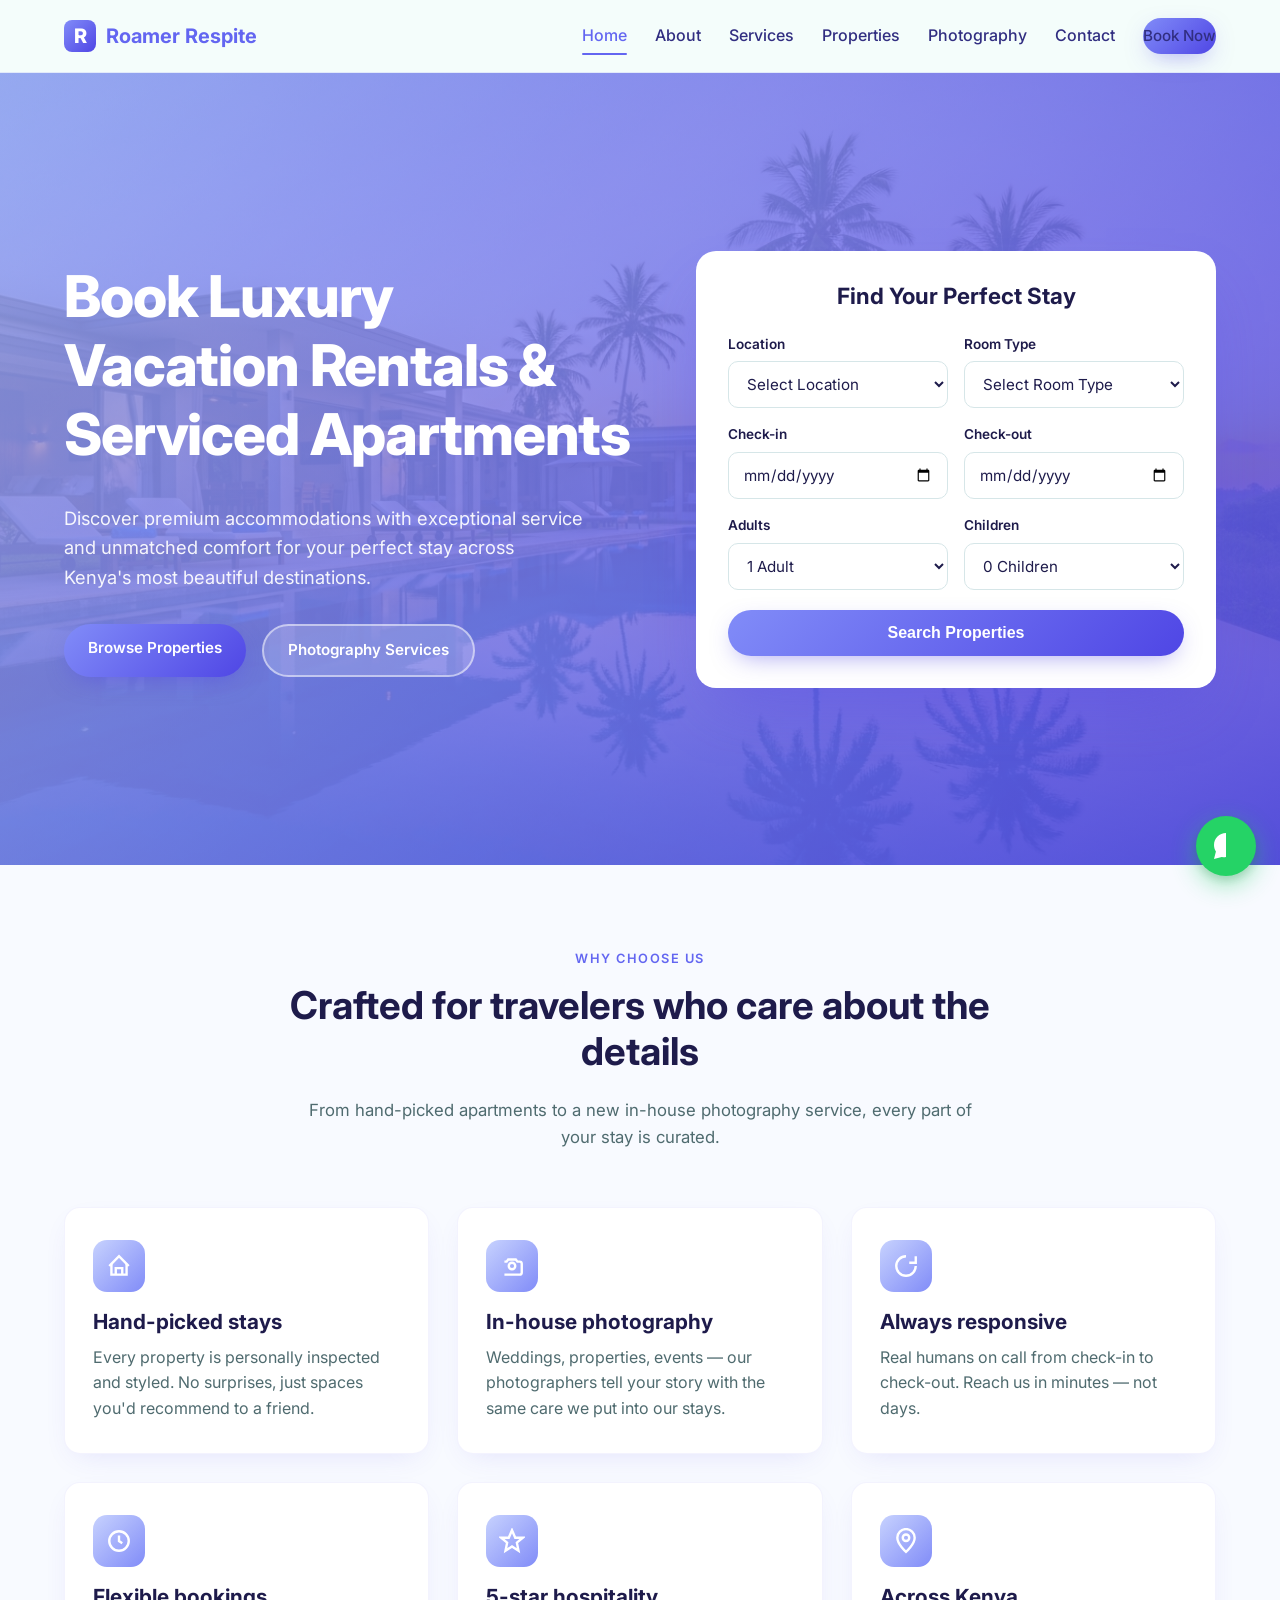
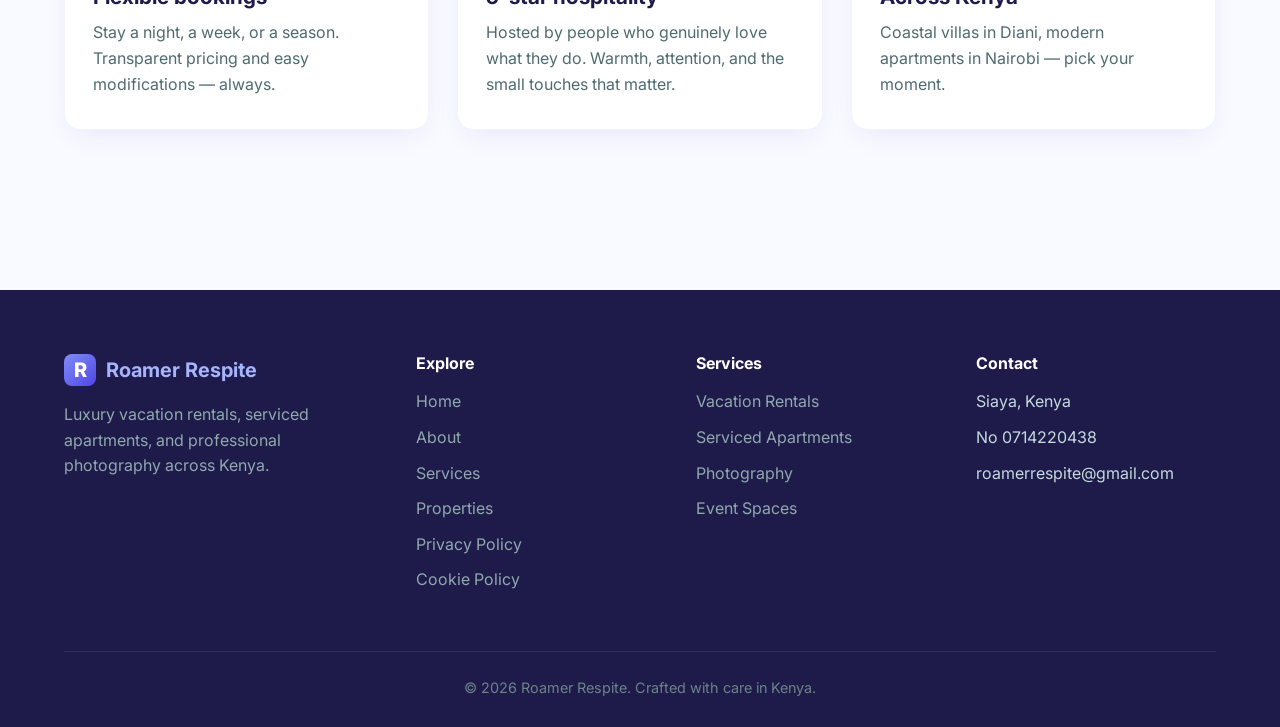
==== commit 5fbacdee: "Remove Karen, Kilifi from index: update feature description and meta; clean up footer" ====
--- a/index.html
+++ b/index.html
@@ -148,10 +148,56 @@
               <svg viewBox="0 0 24 24" fill="none" stroke="currentColor" stroke-width="2.2"><path d="M12 22s8-7 8-13a8 8 0 0 0-16 0c0 6 8 13 8 13z"/><circle cx="12" cy="9" r="3"/></svg>
             </div>
             <h3>Across Kenya</h3>
-            <p>Coastal villas in Diani, modern apartments in Nairobi, garden cottages in Karen — pick your moment.</p>
+            <p>Coastal villas in Diani, modern apartments in Nairobi — pick your moment.</p>
           </div>
         </div>
       </div>
     </section>
 
-... (truncated) ...
+    <footer class="site-footer">
+      <div class="container">
+        <div class="footer-grid">
+          <div>
+            <a href="index.html" class="brand"><span class="brand-mark">R</span><span>Roamer Respite</span></a>
+            <p>Luxury vacation rentals, serviced apartments, and professional photography across Kenya.</p>
+          </div>
+          <div>
+            <h4>Explore</h4>
+            <ul>
+              <li><a href="index.html">Home</a></li>
+              <li><a href="about.html">About</a></li>
+              <li><a href="services.html">Services</a></li>
+              <li><a href="properties.html">Properties</a></li>
+              <li><a href="privacy.html">Privacy Policy</a></li>
+              <li><a href="cookies.html">Cookie Policy</a></li>
+            </ul>
+          </div>
+          <div>
+            <h4>Services</h4>
+            <ul>
+              <li><a href="properties.html">Vacation Rentals</a></li>
+              <li><a href="services.html">Serviced Apartments</a></li>
+              <li><a href="photography.html">Photography</a></li>
+              <li><a href="services.html">Event Spaces</a></li>
+            </ul>
+          </div>
+          <div>
+            <h4>Contact</h4>
+            <ul>
+              <li>Siaya, Kenya</li>
+              <li>No 0714220438</li>
+              <li>roamerrespite@gmail.com</li>
+            </ul>
+          </div>
+        </div>
+        <div class="footer-bottom">
+          © 2026 Roamer Respite. Crafted with care in Kenya.
+        </div>
+      </div>
+    </footer>
+    <a href="https://wa.me/254714220438?text=Hi%20Roamer%20Respite%2C%20I%27d%20like%20to%20get%20in%20touch." class="whatsapp-float" target="_blank" rel="noopener" aria-label="Chat on WhatsApp">
+      <span class="wa-label">Chat with us on WhatsApp</span>
+      <svg viewBox="0 0 32 32" xmlns="http://www.w3.org/2000/svg"><path d="M16.003 3C9.374 3 4 8.373 4 15c0 2.388.706 4.61 1.92 6.477L4 29l7.71-1.881A11.93 11.93 0 0 0 16.003 27C22.633 27 28 21.6[...]" /></svg>
+    </a>
+  </body>
+</html>
